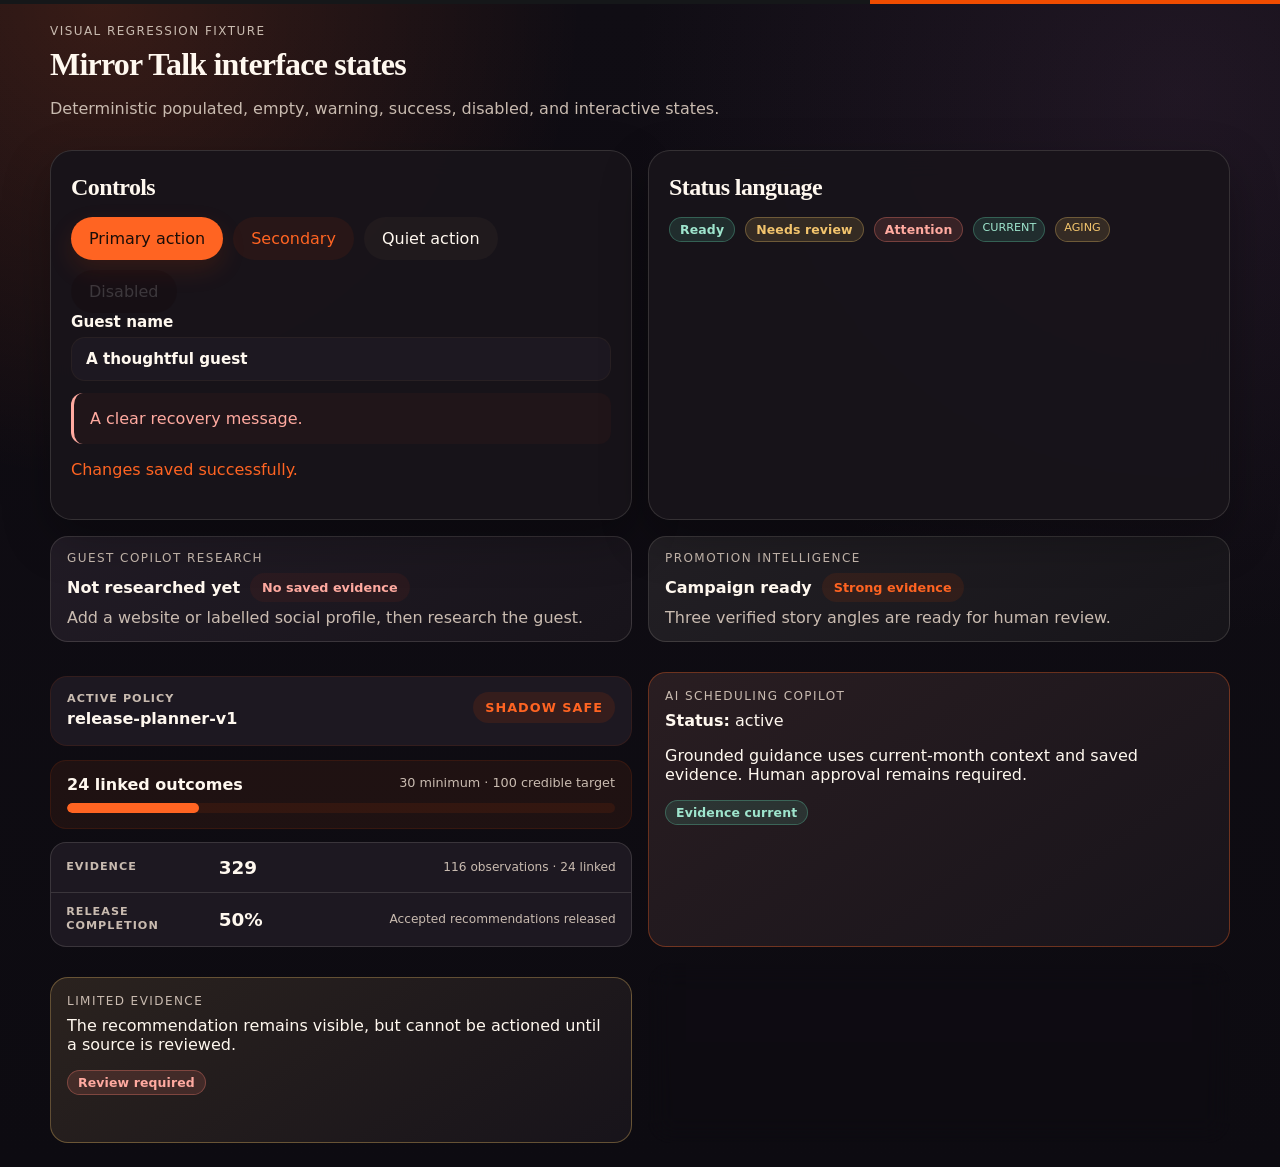
==== tests/visual_fixtures/interface_states.html @ d82dea28 "Add visual regression fixture for Mirror Talk interface states" ====
<!doctype html>
<html lang="en">
<head>
  <meta charset="utf-8">
  <meta name="viewport" content="width=device-width,initial-scale=1">
  <title>Mirror Talk interface state fixture</title>
  <link rel="stylesheet" href="../../src/guest_database_manager/static/brand-system.css">
  <link rel="stylesheet" href="../../src/guest_database_manager/static/styles.css">
  <link rel="stylesheet" href="../../src/guest_database_manager/static/operations.css">
  <link rel="stylesheet" href="../../src/guest_database_manager/static/insights.css">
  <style>
    body{padding:24px}.fixture{width:min(1180px,100%);margin:auto;display:grid;gap:20px}
    .fixture-grid{display:grid;grid-template-columns:repeat(2,minmax(0,1fr));gap:16px}
    .fixture .panel{padding:20px}.fixture h1,.fixture h2{margin:.2rem 0 1rem}
    .fixture-actions{display:flex;flex-wrap:wrap;gap:10px}.fixture input{min-height:44px}
    @media(max-width:700px){body{padding:12px}.fixture-grid{grid-template-columns:1fr}}
  </style>
</head>
<body>
<main class="fixture">
  <header><p class="eyebrow">Visual regression fixture</p><h1>Mirror Talk interface states</h1><p class="guest-summary">Deterministic populated, empty, warning, success, disabled, and interactive states.</p></header>
  <section class="fixture-grid">
    <article class="panel"><h2>Controls</h2><div class="fixture-actions"><button class="primary-button">Primary action</button><button class="secondary-button">Secondary</button><button class="ghost-button">Quiet action</button><button disabled>Disabled</button></div><label>Guest name<input value="A thoughtful guest"></label><p class="message error">A clear recovery message.</p><p class="message success">Changes saved successfully.</p></article>
    <article class="panel"><h2>Status language</h2><div class="fixture-actions"><span class="status-chip success">Ready</span><span class="status-chip pending">Needs review</span><span class="status-chip warning">Attention</span><span class="freshness current">Current</span><span class="freshness stale">Aging</span></div></article>
    <article class="guest-ai-card"><p class="eyebrow">Guest Copilot Research</p><div class="guest-ai-title-row"><strong>Not researched yet</strong><span class="guest-ai-badge warning">No saved evidence</span></div><p class="guest-ai-copy">Add a website or labelled social profile, then research the guest.</p></article>
    <article class="guest-ai-card guest-promotion-card"><p class="eyebrow">Promotion intelligence</p><div class="guest-ai-title-row"><strong>Campaign ready</strong><span class="guest-ai-badge good">Strong evidence</span></div><p class="guest-ai-copy">Three verified story angles are ready for human review.</p></article>
    <section class="learning-status-shell"><div class="learning-policy-strip"><div><span class="learning-card-label">Active policy</span><strong>release-planner-v1</strong></div><span class="status-pill accepted">Shadow safe</span></div><div class="learning-progress"><div><strong>24 linked outcomes</strong><span>30 minimum · 100 credible target</span></div><div class="learning-progress-track"><span style="width:24%"></span></div></div><div class="learning-metric-grid"><article class="learning-metric-card"><span class="learning-card-label">Evidence</span><strong>329</strong><small>116 observations · 24 linked</small></article><article class="learning-metric-card"><span class="learning-card-label">Release completion</span><strong>50%</strong><small>Accepted recommendations released</small></article></div></section>
    <article class="operations-preview ai-copilot-status success"><p class="eyebrow">AI scheduling copilot</p><p><strong>Status:</strong> active</p><p>Grounded guidance uses current-month context and saved evidence. Human approval remains required.</p><span class="status-chip success">Evidence current</span></article>
    <article class="operations-preview ai-copilot-status warning"><p class="eyebrow">Limited evidence</p><p>The recommendation remains visible, but cannot be actioned until a source is reviewed.</p><span class="status-chip warning">Review required</span></article>
    <article class="panel"><h2>Empty and loading states</h2><div class="insights-empty"><strong>Not measured yet</strong><p>Import verified analytics to populate this view.</p></div><div class="skeleton-card" aria-label="Loading example"><span></span><span></span><span></span></div></article>
  </section>
</main>
</body>
</html>
---- src/guest_database_manager/static/brand-system.css ----
:root {
  color-scheme: dark;
  --color-canvas: #0d0b11;
  --color-canvas-top: #100d14;
  --color-surface: #18141b;
  --color-surface-raised: #1d1821;
  --color-surface-interactive: #26202a;
  --color-surface-hover: #302631;
  --color-text: #fff8ef;
  --color-text-muted: #c9bbb0;
  --color-text-subtle: #aa9a90;
  --color-border: rgba(255, 244, 232, 0.13);
  --color-border-strong: rgba(255, 244, 232, 0.24);
  --color-brand: #ff6422;
  --color-brand-hover: #ff7a42;
  --color-brand-ink: #1a0d08;
  --color-brand-soft: rgba(255, 100, 34, 0.14);
  --color-gold: #e9bd65;
  --color-gold-soft: rgba(233, 189, 101, 0.14);
  --color-success: #9ee5cd;
  --color-success-soft: rgba(93, 205, 169, 0.14);
  --color-warning: #f2c46d;
  --color-warning-soft: rgba(233, 189, 101, 0.14);
  --color-danger: #ffaaa0;
  --color-danger-soft: rgba(255, 129, 114, 0.14);
  --focus-ring: 0 0 0 3px rgba(255, 122, 66, 0.48);
  --shadow-card: 0 18px 48px rgba(0, 0, 0, 0.28);
  --shadow-card-hover: 0 24px 62px rgba(0, 0, 0, 0.38);
  --radius-card: 22px;
  --radius-control: 14px;
  --font-ui: "Avenir Next", Avenir, "Segoe UI", system-ui, sans-serif;
  --font-editorial: Georgia, "Times New Roman", serif;

  /* Backwards-compatible semantic aliases; components must not define colours. */
  --bg: var(--color-canvas);
  --background: var(--color-canvas);
  --panel: rgba(24, 20, 27, 0.96);
  --panel-strong: var(--color-surface-raised);
  --panel-border: var(--color-border);
  --surface: var(--color-surface-raised);
  --surface-raised: var(--color-surface-raised);
  --surface-interactive: var(--color-surface-interactive);
  --border: var(--color-border);
  --text: var(--color-text);
  --muted: var(--color-text-muted);
  --muted-text: var(--color-text-muted);
  --accent: var(--color-brand);
  --accent-hover: var(--color-brand-hover);
  --accent-soft: var(--color-brand-soft);
  --accent-gold: var(--color-gold);
  --accent-gold-soft: var(--color-gold-soft);
  --gold: var(--color-gold);
  --gold-soft: var(--color-gold-soft);
  --danger: var(--color-danger);
  --shadow: var(--shadow-card);
  --shadow-hover: var(--shadow-card-hover);
  --radius: var(--radius-card);
}

::selection { background: var(--color-brand); color: var(--color-brand-ink); }

:where(a, button, input, select, textarea, summary, [tabindex]):focus-visible {
  outline: 0;
  box-shadow: var(--focus-ring);
}

@media (prefers-reduced-motion: reduce) {
  *, *::before, *::after {
    scroll-behavior: auto !important;
    animation-duration: 0.01ms !important;
    animation-iteration-count: 1 !important;
    transition-duration: 0.01ms !important;
  }
}
---- src/guest_database_manager/static/styles.css ----
* {
  box-sizing: border-box;
}
body {
  margin: 0;
  font-family: var(--font-ui);
  color: var(--text);
  background:
    radial-gradient(circle at 8% 0%, rgba(255, 100, 34, 0.17), transparent 30rem),
    radial-gradient(circle at 92% 8%, rgba(91, 57, 92, 0.22), transparent 34rem),
    linear-gradient(180deg, #100d14 0%, var(--bg) 100%);
  overflow-x: hidden;
}

body::before {
  content: "";
  position: absolute;
  inset: 0 0 auto;
  height: 4px;
  z-index: 1000;
  pointer-events: none;
  background: linear-gradient(90deg, #151719 0 68%, #f04c00 68%);
}

.page-loading-indicator { display: none; }
.page-loading .page-shell { visibility: hidden; }
.page-loading .page-loading-indicator {
  position: fixed;
  inset: 0;
  z-index: 1200;
  display: grid;
  place-content: center;
  color: var(--accent);
  font-weight: 800;
  background: radial-gradient(circle at 50% 35%, rgba(240, 76, 0, 0.16), transparent 18rem), var(--bg);
}

h1,
h2,
h3 {
  font-family: var(--font-editorial);
  letter-spacing: -0.025em;
  text-wrap: balance;
}

p {
  text-wrap: pretty;
}

:where(a, button, input, select, textarea, summary):focus-visible {
  outline: 3px solid rgba(185, 133, 45, 0.55);
  outline-offset: 3px;
}

.page-shell {
  width: min(1180px, calc(100vw - 32px));
  margin: 0 auto;
  padding: 32px 0 48px;
}

.hero,
.main-grid {
  display: grid;
  gap: 20px;
}

.hero {
  grid-template-columns: minmax(0, 1.45fr) minmax(280px, 1fr);
  align-items: start;
  margin-bottom: 20px;
  min-width: 0;
}

.hero-card,
.panel {
  background: var(--panel);
  border: 1px solid var(--border);
  border-radius: var(--radius);
  box-shadow: var(--shadow);
  backdrop-filter: blur(14px);
}

.hero-intro,
.hero > div:first-child {
  padding: clamp(22px, 3vw, 34px);
  background: linear-gradient(145deg, var(--color-surface-raised), var(--color-surface));
  border: 1px solid var(--border);
  border-radius: var(--radius);
  box-shadow: var(--shadow);
}

.hero-card {
  padding: 18px;
  display: grid;
  gap: 14px;
}

.hero h1 {
  margin-block: 0.35rem 0.55rem;
  font-size: clamp(2rem, 4vw, 3.5rem);
  line-height: 0.98;
}

.hero .hero-copy + .hero-copy,
.hero .premium-badges {
  margin-top: 0.5rem;
}

@media (forced-colors: active) {
  .hero-card,
  .panel,
  .operations-card,
  button,
  input,
  select,
  textarea {
    border: 1px solid CanvasText;
  }
  .preset-chip.active,
  .workspace-tab.active {
    outline: 3px solid Highlight;
  }
}

.metric-grid {
  display: grid;
  gap: 14px;
}

.stats-card {
  align-self: start;
}

.hero-actions {
  display: grid;
  grid-template-columns: repeat(auto-fit, minmax(150px, 1fr));
  gap: 10px;
}

.dashboard-link {
  display: inline-flex;
  align-items: center;
  justify-content: center;
  padding: 12px 14px;
  border: 1px solid rgba(196, 61, 0, 0.14);
  border-radius: 999px;
  background: var(--color-surface-interactive);
  color: var(--accent);
  text-decoration: none;
  font-weight: 700;
  min-height: 44px;
  text-align: center;
}

.dashboard-link:hover {
  color: #fff;
  border-color: var(--accent);
  background: var(--accent);
  transform: translateY(-1px);
}

.panel,
.hero-card,
.dashboard-link,
button {
  transition: border-color 160ms ease, background-color 160ms ease, color 160ms ease, box-shadow 160ms ease, transform 160ms ease;
}

.panel:hover {
  border-color: rgba(196, 61, 0, 0.2);
}

.primary-button,
button[type="submit"] {
  background: var(--accent);
  box-shadow: 0 10px 24px rgba(196, 61, 0, 0.16);
}

.primary-button:hover:not(:disabled),
button[type="submit"]:hover:not(:disabled) {
  background: var(--accent-hover);
  box-shadow: 0 14px 30px rgba(196, 61, 0, 0.22);
  transform: translateY(-1px);
}

input,
select,
textarea {
  border-color: rgba(67, 50, 32, 0.18);
  background: var(--surface-raised);
}

input:focus,
select:focus,
textarea:focus {
  border-color: rgba(196, 61, 0, 0.55);
  box-shadow: 0 0 0 4px rgba(196, 61, 0, 0.08);
}

.dashboard-hero {
  grid-template-columns: minmax(320px, 0.8fr) minmax(0, 1.35fr);
}

.dashboard-hero .metric-grid {
  grid-template-columns: repeat(3, minmax(0, 1fr));
  gap: 10px;
}

.dashboard-insights {
  display: grid;
  grid-template-columns: repeat(2, minmax(0, 1fr));
  gap: 10px;
}

.social-detail-list {
  display: flex;
  flex-wrap: wrap;
  gap: 8px;
}

.submission-detail-list {
  display: grid;
  gap: 4px;
}

.submission-detail-list span {
  display: block;
}

.social-chip {
  display: inline-flex;
  flex-wrap: wrap;
  align-items: center;
  gap: 4px;
  padding: 8px 10px;
  border-radius: 999px;
  background: rgba(196, 61, 0, 0.08);
  color: var(--accent);
  font-size: 0.9rem;
  line-height: 1.35;
}

.social-chip.ambiguous {
  background: rgba(188, 129, 31, 0.12);
  color: #8a5a00;
}

.hidden {
  display: none !important;
}

.metric {
  padding: 14px 16px;
  background: var(--panel-strong);
  border-radius: 18px;
}

.metric span {
  display: block;
  color: var(--muted);
  font-size: 0.9rem;
}

.metric strong {
  font-size: 2rem;
}

.insight-card {
  padding: 16px;
  border-radius: 18px;
  background: var(--color-surface-raised);
  border: 1px solid rgba(91, 70, 47, 0.1);
}

.insight-title {
  margin-bottom: 12px;
  font-size: 0.88rem;
  font-weight: 700;
  letter-spacing: 0.08em;
  text-transform: uppercase;
  color: var(--muted);
}

.insight-grid {
  display: grid;
  grid-template-columns: 1fr 1fr;
  gap: 10px;
}

.insight-stat {
  padding: 12px 14px;
  border-radius: 16px;
  background: var(--surface-raised);
}

.insight-stat span {
  display: block;
  margin-bottom: 4px;
  color: var(--muted);
  font-size: 0.82rem;
}

.insight-stat strong {
  font-size: 1.35rem;
}

.insight-stat.accepted {
  background: rgba(196, 61, 0, 0.1);
  color: var(--accent);
}

.insight-stat.rejected {
  background: rgba(143, 45, 31, 0.1);
  color: var(--danger);
}

.insight-stat.skipped {
  background: rgba(188, 129, 31, 0.12);
  color: #8a5a00;
}

.insight-stat.neutral {
  background: rgba(112, 91, 69, 0.09);
}

.composer-feedback {
  margin: 0;
  padding: 12px 14px;
  border-radius: 14px;
  font-size: 0.95rem;
  line-height: 1.5;
}

.composer-feedback.pending {
  background: rgba(196, 61, 0, 0.08);
  color: var(--accent);
}

.composer-feedback.success {
  background: rgba(196, 61, 0, 0.12);
  color: var(--accent);
}

.composer-feedback.error {
  background: rgba(143, 45, 31, 0.1);
  color: var(--danger);
}

.eyebrow {
  margin: 0 0 8px;
  text-transform: uppercase;
  letter-spacing: 0.12em;
  font-size: 0.75rem;
  color: var(--muted);
}

.brand-lockup {
  display: flex;
  align-items: center;
  gap: 14px;
  margin-bottom: 18px;
}

.brand-logo {
  width: 78px;
  height: 78px;
  object-fit: contain;
  filter: drop-shadow(0 10px 18px rgba(44, 28, 12, 0.12));
}

.brand-copy {
  display: grid;
  gap: 2px;
}

.brand-name,
.brand-subtitle {
  margin: 0;
}

.brand-name {
  font-family: Georgia, "Times New Roman", serif;
  font-size: 1.55rem;
  font-weight: 700;
  overflow-wrap: anywhere;
}

.brand-subtitle {
  text-transform: uppercase;
  letter-spacing: 0.18em;
  font-size: 0.68rem;
  color: var(--muted);
}

h1,
h2,
h3,
p {
  margin-top: 0;
}

.hero-copy {
  max-width: 58ch;
  color: var(--muted);
  line-height: 1.55;
  overflow-wrap: anywhere;
}

.helper-copy {
  color: var(--muted);
  font-size: 0.92rem;
  line-height: 1.5;
}

.premium-badges {
  display: flex;
  flex-wrap: wrap;
  gap: 10px;
  margin-top: 16px;
}

.premium-badge {
  display: inline-flex;
  align-items: center;
  padding: 8px 12px;
  border-radius: 999px;
  background: rgba(196, 61, 0, 0.08);
  color: var(--accent);
  font-size: 0.85rem;
  font-weight: 700;
}

.premium-badge.warm {
  background: rgba(188, 129, 31, 0.12);
  color: #8a5a00;
}

.main-grid {
  grid-template-columns: minmax(320px, 420px) 1fr;
  min-width: 0;
}

.panel {
  padding: 24px;
  min-width: 0;
}

.workflow-note {
  margin: 16px 0 18px;
  padding: 16px 18px;
  border-radius: 18px;
  background: linear-gradient(145deg, var(--color-brand-soft), var(--color-surface-raised));
  border: 1px solid rgba(196, 61, 0, 0.12);
}

.workflow-note strong {
  display: block;
  margin-bottom: 8px;
  color: var(--text);
}

.workflow-note p {
  margin: 0;
  color: var(--muted);
  line-height: 1.55;
}

.workflow-steps {
  margin: 10px 0 0;
  padding-left: 18px;
  color: var(--muted);
  line-height: 1.6;
}

.planning-advanced {
  margin: 4px 0 8px;
  border: 1px solid rgba(91, 70, 47, 0.08);
  border-radius: 18px;
  background: var(--surface-raised);
}

.planning-advanced summary {
  cursor: pointer;
  padding: 14px 16px;
  font-weight: 600;
  color: var(--text);
}

.smart-form-note {
  margin: -4px 0 2px;
  color: var(--muted);
  font-size: 0.9rem;
  line-height: 1.5;
}

.smart-form-details summary {
  display: flex;
  justify-content: space-between;
  gap: 12px;
}

.smart-form-details summary span {
  color: var(--muted);
  font-size: 0.78rem;
  font-weight: 500;
  text-transform: uppercase;
  letter-spacing: 0.06em;
}

.planning-advanced-grid {
  padding: 0 16px 16px;
  display: grid;
  grid-template-columns: repeat(2, minmax(0, 1fr));
  gap: 14px;
}

.compact-heading {
  margin-bottom: 12px;
}

.form-panel {
  position: sticky;
  top: 20px;
  align-self: start;
  max-height: calc(100vh - 40px);
  overflow-y: auto;
}

.section-heading-inline {
  display: flex;
  justify-content: space-between;
  align-items: center;
  gap: 16px;
  flex-wrap: wrap;
}

.workspace-tabs {
  display: flex;
  flex-wrap: wrap;
  gap: 10px;
  margin: 0 0 18px;
}

.workspace-tab {
  border: 1px solid rgba(196, 61, 0, 0.12);
  border-radius: 999px;
  padding: 12px 16px;
  background: var(--color-surface-raised);
  color: var(--accent);
  font-weight: 700;
  font-size: 0.95rem;
  box-shadow: var(--shadow);
}

.workspace-tab.active {
  background: var(--accent);
  color: #fff;
}

.workspace-panel {
  display: none;
}

.workspace-panel.active {
  display: block;
}

.list-toolbar {
  display: flex;
  align-items: end;
  gap: 12px;
  flex-wrap: wrap;
  min-width: min(100%, 420px);
  justify-content: flex-end;
}

.saved-view-controls {
  display: flex;
  flex-wrap: wrap;
  align-items: end;
  gap: 0.65rem;
  margin: 0.75rem 0;
}

.activity-timeline {
  display: grid;
  gap: 0.75rem;
  margin: 0;
  padding-left: 1.25rem;
}

.activity-timeline li span {
  display: block;
  color: var(--muted);
  font-size: 0.82rem;
}

.view-presets {
  display: flex;
  flex-wrap: wrap;
  gap: 10px;
  margin: 0 0 14px;
}

.preset-chip {
  border: 1px solid rgba(196, 61, 0, 0.12);
  border-radius: 999px;
  padding: 10px 14px;
  background: rgba(196, 61, 0, 0.06);
  color: var(--accent);
  font-weight: 700;
  font-size: 0.9rem;
}

.preset-chip.active {
  background: var(--accent);
  color: #fff;
}

.preset-chip.warning-chip {
  background: rgba(143, 45, 31, 0.1);
  color: var(--danger);
  border-color: rgba(143, 45, 31, 0.16);
}

.preset-chip.warning-chip.active {
  background: var(--danger);
  color: #fff;
}

.filter-field {
  min-width: 180px;
}

.search-field {
  flex: 1 1 240px;
}

.filter-field span {
  display: block;
  margin-bottom: 6px;
}

.import-form {
  display: grid;
  grid-template-columns: 1fr;
  gap: 14px;
  margin-bottom: 14px;
}

.guest-form {
  display: grid;
  grid-template-columns: 1fr 1fr;
  gap: 14px;
}

.pitch-controls,
.pitch-editor {
  display: grid;
  gap: 0.75rem;
}

.pitch-controls {
  grid-template-columns: repeat(auto-fit, minmax(210px, 1fr));
  align-items: end;
  margin: 1rem 0;
}

.pitch-variant-grid {
  display: grid;
  grid-template-columns: repeat(auto-fit, minmax(min(100%, 280px), 1fr));
  gap: 1rem;
  align-items: start;
}

.pitch-variant,
.final-pitch-preview {
  border: 1px solid var(--border-color, #d8dee8);
  border-radius: 14px;
  padding: 1rem;
  min-width: 0;
}

.pitch-variant.is-selected,
.final-pitch-preview {
  border-color: var(--accent-color, #7257d9);
  background: color-mix(in srgb, var(--accent-color, #7257d9) 6%, white);
}

.pitch-editor textarea,
.final-pitch-preview pre {
  min-height: 18rem;
  white-space: pre-wrap;
  overflow-wrap: anywhere;
}

.final-pitch-preview {
  margin-top: 1rem;
}

.final-pitch-preview dl {
  display: grid;
  grid-template-columns: max-content 1fr;
  gap: 0.4rem 1rem;
}

.pitch-performance-grid {
  display: grid;
  grid-template-columns: repeat(auto-fit, minmax(220px, 1fr));
  gap: 0.75rem;
}

.pitch-performance-grid article {
  display: grid;
  gap: 0.35rem;
  padding: 0.75rem;
  border: 1px solid var(--border-color, #d8dee8);
  border-radius: 10px;
}

.source-coverage {
  display: flex;
  flex-wrap: wrap;
  gap: 0.4rem;
  margin: 0.75rem 0;
}

.source-status {
  border-radius: 999px;
  background: #eef1f5;
  padding: 0.25rem 0.6rem;
  font-size: 0.8rem;
}

.source-status.completed { background: #dff3e8; color: #175b3b; }
.source-status.failed { background: var(--color-danger-soft); color: var(--color-danger); }
.source-status.empty,
.source-status.skipped { background: rgba(255,255,255,.08); color: var(--color-text-muted); }

.partner-queue-heading,
.partner-card-header,
.partner-actions {
  display: flex;
  align-items: start;
  justify-content: space-between;
  gap: 1rem;
  flex-wrap: wrap;
}

.partner-page {
  display: grid;
  gap: 20px;
}

.partner-page .panel,
.partner-page .hero {
  margin: 0;
}

.partner-page-nav {
  display: grid;
  gap: 0.65rem;
  align-content: start;
}

.partner-page-nav a {
  min-height: 46px;
  display: flex;
  align-items: center;
  justify-content: center;
  text-align: center;
}

.section-heading {
  display: flex;
  justify-content: space-between;
  align-items: start;
  gap: 1rem;
  flex-wrap: wrap;
}

.section-heading > p {
  max-width: 46rem;
}

.approval-note {
  max-width: 30rem;
  margin: 0;
  padding: 0.7rem 0.9rem;
  border-radius: 12px;
  background: var(--accent-soft);
  color: var(--accent);
}

.partner-stage-filters {
  display: grid;
  grid-template-columns: repeat(5, minmax(0, 1fr));
  gap: 0.65rem;
  margin-top: 1rem;
}

.partner-stage-filter {
  min-height: 116px;
  display: grid;
  grid-template-columns: 1fr auto;
  grid-template-rows: auto 1fr;
  gap: 0.35rem 0.65rem;
  padding: 0.85rem;
  text-align: left;
  color: var(--text);
  background: var(--surface-raised);
  border: 1px solid var(--border);
  border-radius: 14px;
}

.partner-stage-filter strong {
  font-size: 1.45rem;
  color: var(--accent);
}

.partner-stage-filter small {
  grid-column: 1 / -1;
  color: var(--muted);
}

.partner-stage-filter:hover,
.partner-stage-filter.is-active {
  border-color: var(--accent);
  background: var(--accent-soft);
}

.partner-stage-filter.is-active {
  box-shadow: inset 0 0 0 1px var(--accent);
}

.partner-queue-tools {
  display: grid;
  grid-template-columns: minmax(260px, 1fr) auto;
  gap: 0.75rem;
  flex: 1 1 520px;
  align-items: end;
}

.partner-list { display: grid; gap: 0.85rem; }
.partner-card { margin: 0; border-left: 4px solid var(--accent-soft); }
.partner-card[hidden] { display: none; }
.partner-stage { border-radius: 999px; background: #eef1f5; padding: 0.35rem 0.7rem; font-size: 0.82rem; font-weight: 700; }
.partner-summary { max-width: 72ch; }
.partner-facts { display: grid; grid-template-columns: repeat(3, minmax(0, 1fr)); gap: 0.55rem; margin: 0.8rem 0; }
.partner-facts > div { padding: 0.6rem 0.7rem; border-radius: 10px; background: rgba(196, 61, 0, 0.05); }
.partner-facts dt { color: var(--muted); font-size: 0.78rem; font-weight: 700; text-transform: uppercase; letter-spacing: 0.04em; }
.partner-facts dd { margin: 0.2rem 0 0; font-weight: 700; }
.partner-workflow { margin-top: 1rem; border-top: 1px solid var(--border-color, #d8dee8); padding-top: 0.35rem; }
.partner-workflow > summary { cursor: pointer; min-height: 54px; display: flex; align-items: center; }
.partner-workflow > summary > span,
.partner-tool > summary > span { display: grid; gap: 0.15rem; }
.partner-workflow > summary small,
.partner-tool > summary small { color: var(--muted); font-weight: 500; }
.partner-workflow-body { padding-top: 0.5rem; }
.partner-actions { justify-content: flex-start; margin: 0.75rem 0; }
.partner-recipient { padding: 0.65rem 0.8rem; border-left: 4px solid var(--accent-color, #7257d9); background: var(--color-surface-raised); }
.recipient-candidates { display: grid; gap: 0.65rem; margin: 0.75rem 0 1rem; }
.recipient-candidate { display: flex; align-items: center; justify-content: space-between; gap: 1rem; padding: 0.75rem; border: 1px solid var(--border-color, #d8dee8); border-radius: 10px; }
.recipient-candidate > div { display: grid; gap: 0.2rem; min-width: 0; }
.recipient-candidate span { overflow-wrap: anywhere; }
.partner-secondary-tools { margin-top: 1rem; padding-top: 0.5rem; border-top: 1px dashed var(--border); }
.partner-secondary-tools > summary { cursor: pointer; color: var(--muted); font-weight: 700; min-height: 44px; display: flex; align-items: center; }
.partner-tool-grid { display: grid; gap: 0.75rem; margin-top: 1rem; }
.partner-tool { border: 1px solid var(--border); border-radius: 14px; background: var(--color-surface-raised); }
.partner-tool > summary { cursor: pointer; min-height: 66px; display: flex; align-items: center; padding: 0.8rem 1rem; }
.partner-tool[open] > summary { border-bottom: 1px solid var(--border); }
.partner-tool-body { padding: 1rem; }
.suggestion-grid { display: grid; grid-template-columns: repeat(auto-fit, minmax(min(100%, 260px), 1fr)); gap: 0.75rem; }
.muted-copy { color: var(--muted-text, #665f58); }

@media (max-width: 900px) {
  .partner-stage-filters { grid-template-columns: repeat(2, minmax(0, 1fr)); }
  .partner-stage-filter:first-child { grid-column: 1 / -1; min-height: 84px; }
}

@media (max-width: 640px) {
  .partner-stage-filters,
  .partner-queue-tools { grid-template-columns: 1fr; }
  .partner-stage-filter:first-child { grid-column: auto; }
  .partner-stage-filter { min-height: 88px; }
  .partner-facts { grid-template-columns: 1fr; }
  .partner-actions > button { width: 100%; }
  .recipient-candidate { align-items: stretch; flex-direction: column; }
  .recipient-candidate > button { width: 100%; }
}

label {
  display: grid;
  gap: 6px;
  font-weight: 600;
  font-size: 0.95rem;
}

input,
select,
textarea,
button {
  font: inherit;
}

input,
select,
textarea {
  width: 100%;
  padding: 12px 14px;
  border-radius: 14px;
  border: 1px solid rgba(91, 70, 47, 0.18);
  background: var(--surface-raised);
  color: var(--text);
}

input[type="checkbox"],
input[type="radio"] {
  width: auto;
  padding: 0;
  border: 0;
  background: transparent;
  border-radius: 0;
  accent-color: var(--accent);
}

textarea {
  resize: vertical;
  min-height: 96px;
}

.full-width {
  grid-column: 1 / -1;
}

.form-actions,
.guest-actions {
  display: flex;
  flex-wrap: wrap;
  gap: 10px;
}

.guest-actions {
  display: grid;
  gap: 14px;
}

.guest-action-group {
  display: grid;
  gap: 7px;
  padding-bottom: 12px;
  border-bottom: 1px solid var(--border);
}

.guest-action-group:last-child {
  padding-bottom: 0;
  border-bottom: 0;
}

.guest-action-group > span {
  color: var(--muted);
  font-size: 0.72rem;
  font-weight: 800;
  letter-spacing: 0.06em;
  text-transform: uppercase;
}

.guest-action-group > div {
  display: flex;
  flex-wrap: wrap;
  gap: 8px;
}

.guest-action-group-danger {
  padding: 12px;
  border: 1px solid rgba(143, 45, 31, 0.18);
  border-radius: 14px;
  background: rgba(143, 45, 31, 0.04);
}

.list-footer {
  display: flex;
  justify-content: center;
  margin-top: 18px;
}

.import-form .form-actions {
  align-self: start;
}

.import-form input[type="file"] {
  padding: 10px 12px;
  max-width: 100%;
  overflow: hidden;
}

button {
  border: 0;
  border-radius: 999px;
  padding: 12px 18px;
  cursor: pointer;
  transition: transform 140ms ease, opacity 140ms ease;
}

button:hover {
  transform: translateY(-1px);
}

button:disabled {
  cursor: not-allowed;
  opacity: 0.55;
  transform: none;
}

.primary-button {
  background: var(--accent);
  color: var(--color-brand-ink);
}

.secondary-button {
  background: rgba(196, 61, 0, 0.09);
  color: var(--accent);
}

.ghost-button {
  background: rgba(112, 91, 69, 0.1);
  color: var(--text);
}

.danger-button {
  background: rgba(143, 45, 31, 0.12);
  color: var(--danger);
}

.small-button {
  padding: 8px 12px;
  font-size: 0.85rem;
}

.guest-list {
  display: grid;
  gap: 14px;
}

.guest-card {
  padding: 18px;
  border: 1px solid var(--border);
  border-radius: 20px;
  background: var(--panel-strong);
  min-width: 0;
}

.guest-card-details {
  margin-top: 14px;
  border-top: 1px solid var(--border);
}

.guest-card-details > summary {
  min-height: 44px;
  padding: 12px 2px 4px;
  color: var(--accent);
  font-weight: 800;
  cursor: pointer;
}

.guest-card-details-body {
  padding-top: 4px;
}

.guest-card-section-label {
  margin: 12px 0 8px;
  color: var(--muted);
  font-size: 0.72rem;
  font-weight: 800;
  letter-spacing: 0.08em;
  text-transform: uppercase;
}

.guest-card-head {
  display: flex;
  justify-content: space-between;
  gap: 12px;
}

.guest-meta,
.guest-summary,
.guest-details,
.message {
  color: var(--muted);
  overflow-wrap: anywhere;
}

.guest-summary {
  margin: 12px 0;
}

.guest-ai-summary {
  margin-top: 12px;
}

.guest-promotion-summary {
  margin-top: 12px;
}

.guest-copilot-summary {
  margin-top: 12px;
}

.guest-planning-summary {
  margin-top: 12px;
}

.guest-ai-card {
  padding: 14px 16px;
  border-radius: 18px;
  border: 1px solid var(--border);
  background: linear-gradient(145deg, rgba(34, 28, 38, 0.98), rgba(24, 20, 27, 0.98));
  color: var(--text);
}

.guest-promotion-card {
  background: linear-gradient(145deg, rgba(35, 32, 37, 0.98), rgba(23, 21, 26, 0.98));
}

.guest-planning-card {
  background: linear-gradient(145deg, rgba(32, 29, 39, 0.98), rgba(22, 20, 28, 0.98));
}

.guest-planning-meta {
  display: grid;
  gap: 6px;
  margin-top: 10px;
  color: var(--muted);
}

.guest-planning-links {
  display: flex;
  flex-wrap: wrap;
  gap: 10px;
  margin-top: 12px;
}

.guest-ai-head {
  display: flex;
  justify-content: space-between;
  gap: 16px;
  align-items: flex-start;
}

.guest-ai-title-row {
  display: flex;
  flex-wrap: wrap;
  align-items: center;
  gap: 10px;
  margin-bottom: 6px;
}

.guest-ai-score {
  font-size: 1.05rem;
  color: var(--text);
}

.guest-ai-badge {
  display: inline-flex;
  align-items: center;
  padding: 7px 12px;
  border-radius: 999px;
  font-size: 0.8rem;
  font-weight: 700;
  background: rgba(112, 91, 69, 0.12);
  color: var(--text);
}

.guest-ai-badge.good {
  background: rgba(196, 61, 0, 0.12);
  color: var(--accent);
}

.guest-ai-badge.warning {
  background: rgba(143, 45, 31, 0.12);
  color: var(--danger);
}

.guest-ai-copy,
.guest-ai-confidence {
  margin: 0;
  color: var(--muted);
}

.advisory-copy {
  max-width: 56ch;
  color: var(--muted);
}

.guest-ai-match-row {
  margin-top: 12px;
}

.guest-ai-match-row strong {
  display: block;
  margin-bottom: 8px;
  color: var(--text);
}

.guest-ai-grid {
  display: grid;
  grid-template-columns: repeat(auto-fit, minmax(220px, 1fr));
  gap: 12px;
  margin-top: 12px;
}

.guest-ai-block {
  padding: 12px 14px;
  border-radius: 16px;
  background: var(--surface-raised);
}

.guest-ai-block.caution {
  background: rgba(143, 45, 31, 0.05);
}

.guest-ai-block strong {
  display: block;
  margin-bottom: 8px;
  color: var(--text);
}

.guest-ai-block ul {
  margin: 0;
  padding-left: 18px;
  color: var(--muted);
}

.pillar-assessment {
  margin-top: 12px;
}

.pillar-score-list,
.pillar-evidence-list {
  display: grid;
  gap: 8px;
  list-style: none;
  padding: 0;
}

.pillar-score-row {
  display: grid;
  grid-template-columns: 74px minmax(100px, 1fr) 42px;
  gap: 10px;
  align-items: center;
}

.pillar-score-row progress {
  width: 100%;
  accent-color: var(--accent);
}

.pillar-score-row strong {
  margin: 0;
  text-align: right;
}

.pillar-evidence-list li {
  padding: 10px 12px;
  border-left: 3px solid rgba(196, 61, 0, 0.25);
  background: var(--color-surface-raised);
}

.pillar-evidence-list small,
.pillar-evidence-list a {
  display: block;
  margin-top: 5px;
}

.pillar-evidence-list strong {
  display: inline;
  margin: 0;
}

.pillar-assessment h5 {
  margin: 14px 0 8px;
}

.results-meta {
  margin: 0 0 14px;
  color: var(--muted);
  font-size: 0.92rem;
}

.context-links,
.signal-list {
  display: flex;
  flex-wrap: wrap;
  gap: 8px;
  margin-top: 12px;
}

.context-link,
.signal-chip {
  display: inline-flex;
  align-items: center;
  gap: 6px;
  padding: 8px 12px;
  border-radius: 999px;
  font-size: 0.84rem;
  font-weight: 700;
  text-decoration: none;
}

.context-link {
  background: rgba(196, 61, 0, 0.08);
  color: var(--accent);
}

.signal-chip {
  background: rgba(112, 91, 69, 0.08);
  color: var(--muted);
}

.signal-chip.warning {
  background: rgba(143, 45, 31, 0.1);
  color: var(--danger);
}

.signal-chip.good {
  background: rgba(196, 61, 0, 0.12);
  color: var(--accent);
}

.guest-details {
  display: grid;
  gap: 6px;
  margin-bottom: 12px;
  font-size: 0.92rem;
}

.inline-link {
  color: var(--accent);
  text-decoration: underline;
  text-underline-offset: 2px;
}

.status-pill {
  align-self: start;
  padding: 8px 12px;
  border-radius: 999px;
  background: rgba(112, 91, 69, 0.12);
  color: var(--text);
  font-size: 0.8rem;
  font-weight: 700;
  text-transform: uppercase;
  letter-spacing: 0.08em;
}

.status-pill.accepted {
  background: rgba(196, 61, 0, 0.14);
  color: var(--accent);
}

.status-pill.rejected {
  background: rgba(143, 45, 31, 0.12);
  color: var(--danger);
}

.status-pill.skipped {
  background: rgba(188, 129, 31, 0.16);
  color: #8a5a00;
}

.message {
  min-height: 1.4rem;
  margin-top: 12px;
  padding: 0;
}

.message.error {
  color: var(--danger);
}

.message.success {
  color: var(--accent);
}

.message.pending {
  color: var(--muted);
}

.email-composer {
  margin-top: 14px;
  padding: 18px;
  border-radius: 18px;
  background: var(--color-surface-raised);
  border: 1px solid rgba(91, 70, 47, 0.12);
}

.inline-editor {
  margin-top: 14px;
  padding: 18px;
  border-radius: 18px;
  background: var(--color-surface-raised);
  border: 1px solid rgba(91, 70, 47, 0.12);
}

.inline-editor-form {
  display: grid;
  grid-template-columns: 1fr 1fr;
  gap: 12px;
}

.inline-editor-form .full-width {
  grid-column: 1 / -1;
}

.inline-editor-title {
  margin-bottom: 12px;
  font-weight: 700;
  color: var(--heading, var(--text));
}

.inline-editor-actions {
  display: flex;
  flex-wrap: wrap;
  gap: 10px;
}

.composer-header {
  display: flex;
  justify-content: space-between;
  gap: 16px;
  align-items: start;
  margin-bottom: 14px;
}

.composer-eyebrow {
  margin: 0 0 4px;
  font-size: 0.72rem;
  letter-spacing: 0.12em;
  text-transform: uppercase;
  color: var(--muted);
}

.composer-meta {
  color: var(--muted);
  text-align: right;
  overflow-wrap: anywhere;
}

.composer-field {
  margin-bottom: 12px;
}

.composer-field textarea {
  min-height: 240px;
}

.composer-actions {
  display: flex;
  gap: 10px;
  flex-wrap: wrap;
}

.card-action-feedback {
  margin-top: 12px;
}

@media (max-width: 1050px) {
  .hero {
    grid-template-columns: 1fr;
  }

  .hero .metric-grid {
    grid-template-columns: repeat(3, minmax(0, 1fr));
  }

  .hero-intro {
    padding-block: 20px;
  }
}

@media (max-width: 900px) {
  .main-grid {
    grid-template-columns: 1fr;
  }

  .planning-advanced-grid {
    grid-template-columns: 1fr;
  }

  .page-shell {
    width: min(100vw - 20px, 1180px);
    padding: 20px 0 36px;
  }

  .hero-intro,
  .hero > div:first-child,
  .hero-card,
  .panel {
    padding: 20px;
  }

  .brand-logo {
    width: 64px;
    height: 64px;
  }

  .brand-name {
    font-size: 1.35rem;
  }

  .dashboard-insights {
    grid-template-columns: 1fr 1fr;
  }

  h1,
  h2,
  h3,
  .metric strong,
  .insight-stat strong {
    overflow-wrap: anywhere;
  }

  .guest-form {
    grid-template-columns: 1fr;
  }

  .import-form {
    grid-template-columns: 1fr;
  }

  .list-toolbar {
    align-items: stretch;
    min-width: 0;
    justify-content: stretch;
  }

  .filter-field,
  .search-field {
    width: 100%;
    min-width: 0;
  }

  .list-toolbar button {
    width: 100%;
  }

  .guest-actions button,
  .composer-actions button,
  .inline-editor-actions button {
    width: 100%;
    min-height: 44px;
  }

  .context-link {
    min-height: 44px;
  }

  .composer-header {
    flex-direction: column;
  }

  .composer-meta {
    text-align: left;
  }

  .guest-card-head {
    flex-direction: column;
  }

  .guest-ai-head {
    flex-direction: column;
  }

  .form-panel {
    position: static;
    max-height: none;
    overflow: visible;
  }

  .inline-editor-form {
    grid-template-columns: 1fr;
  }
}

@media (max-width: 640px) {
  .hero .metric-grid {
    grid-template-columns: repeat(2, minmax(0, 1fr));
  }

  .dashboard-insights,
  .dashboard-hero .hero-actions {
    grid-template-columns: 1fr;
  }

  .hero-intro,
  .hero > div:first-child,
  .hero-card {
    padding: 16px;
  }
}

/* ==================== AI Features Styles ==================== */

.ai-button {
  background: linear-gradient(135deg, #6366f1 0%, #8b5cf6 100%);
  color: white !important;
  border: none;
  font-weight: 600;
  position: relative;
  overflow: hidden;
  transition: transform 0.2s ease, box-shadow 0.2s ease;
}

.ai-button:hover {
  transform: translateY(-1px);
  box-shadow: 0 4px 12px rgba(99, 102, 241, 0.3);
}

.ai-button:active {
  transform: translateY(0);
}

.status-badge {
  display: inline-flex;
  align-items: center;
  gap: 6px;
  padding: 6px 12px;
  border-radius: 999px;
  font-size: 0.85rem;
  font-weight: 600;
}

.status-badge.success {
  background: rgba(196, 61, 0, 0.14);
  color: var(--accent);
}

.status-badge.warning {
  background: rgba(188, 129, 31, 0.16);
  color: #8a5a00;
}

.status-badge.error {
  background: rgba(143, 45, 31, 0.12);
  color: var(--danger);
}

.status-badge.checking {
  background: rgba(112, 91, 69, 0.12);
  color: var(--muted);
  animation: pulse 1.5s ease-in-out infinite;
}

@keyframes pulse {
  0%, 100% { opacity: 1; }
  50% { opacity: 0.6; }
}

/* Modal Styles */
.modal {
  position: fixed;
  top: 0;
  left: 0;
  width: 100vw;
  height: 100vh;
  z-index: 9999;
  display: flex;
  align-items: center;
  justify-content: center;
  padding: 20px;
}

.modal.hidden {
  display: none;
}

.modal-backdrop {
  position: absolute;
  top: 0;
  left: 0;
  width: 100%;
  height: 100%;
  background: rgba(45, 36, 26, 0.7);
  backdrop-filter: blur(4px);
}

.modal-content {
  position: relative;
  background: var(--panel-strong);
  border: 1px solid var(--border);
  border-radius: var(--radius);
  box-shadow: 0 20px 80px rgba(45, 36, 26, 0.4);
  max-width: 700px;
  width: 100%;
  max-height: 85vh;
  display: flex;
  flex-direction: column;
}

.modal-header {
  display: flex;
  justify-content: space-between;
  align-items: center;
  padding: 24px 28px;
  border-bottom: 1px solid var(--border);
}

.modal-header h2 {
  margin: 0;
  font-size: 1.4rem;
}

.modal-body {
  flex: 1;
  overflow-y: auto;
  padding: 24px 28px;
}

.modal-footer {
  display: flex;
  justify-content: flex-end;
  gap: 12px;
  padding: 20px 28px;
  border-top: 1px solid var(--border);
}

.action-queue-shell {
  margin: 18px 0;
  padding: 18px;
  border: 1px solid color-mix(in srgb, var(--accent) 18%, var(--border));
  border-radius: 22px;
  background: color-mix(in srgb, var(--panel-strong) 96%, var(--accent) 4%);
  box-shadow: 0 14px 36px rgba(45, 36, 26, 0.08);
}

.action-queue-heading,
.action-queue-controls,
.action-queue-item,
.action-queue-item-heading,
.action-queue-counts {
  display: flex;
  align-items: center;
}

.action-queue-heading,
.action-queue-controls,
.action-queue-item {
  justify-content: space-between;
  gap: 1rem;
}

.action-queue-heading h2,
.action-queue-heading p,
.action-queue-item h3,
.action-queue-item p {
  margin: 0;
}

.action-queue-heading > div:first-child {
  display: grid;
  gap: 0.25rem;
}

.action-queue-heading > div:first-child > p:last-child,
.action-queue-meta {
  color: var(--muted);
  font-size: 0.88rem;
}

.action-queue-counts {
  flex-wrap: wrap;
  gap: 0.55rem;
}

.action-queue-counts span {
  padding: 0.45rem 0.7rem;
  border-radius: 999px;
  background: rgba(196, 61, 0, 0.08);
  color: var(--accent);
  font-size: 0.82rem;
}

.action-queue-counts .urgent {
  background: rgba(153, 62, 51, 0.1);
  color: #873b32;
}

.action-queue-controls {
  margin: 1rem 0 0.75rem;
}

.action-owner-filter {
  min-width: 190px;
}

.action-queue-list {
  display: grid;
  gap: 0.55rem;
}

.action-queue-item {
  min-width: 0;
  padding: 0.8rem 0.9rem;
  border: 1px solid var(--border);
  border-left: 4px solid rgba(196, 61, 0, 0.34);
  border-radius: 14px;
  background: var(--panel-strong);
}

.action-queue-item.urgent {
  border-left-color: #a3473c;
}

.action-queue-item.high {
  border-left-color: #b57b17;
}

.action-queue-item-copy {
  min-width: 0;
}

.action-queue-item-heading {
  flex-wrap: wrap;
  gap: 0.4rem;
  margin-bottom: 0.3rem;
}

.action-domain,
.action-priority,
.action-owner {
  padding: 0.2rem 0.45rem;
  border-radius: 999px;
  background: rgba(112, 91, 69, 0.09);
  color: var(--muted);
  font-size: 0.7rem;
  font-weight: 800;
  letter-spacing: 0.04em;
  text-transform: uppercase;
}

.action-domain.guest { background: rgba(100, 79, 153, 0.1); color: #574283; }
.action-domain.interview { background: rgba(34, 113, 154, 0.1); color: #276c90; }
.action-domain.episode { background: rgba(196, 61, 0, 0.1); color: var(--accent); }

.action-queue-item h3 {
  font-size: 1rem;
}

.action-queue-item p {
  margin-top: 0.2rem;
  color: var(--muted);
  font-size: 0.84rem;
}

.action-queue-link {
  display: inline-flex;
  align-items: center;
  justify-content: center;
  flex: 0 0 auto;
  min-width: 140px;
  min-height: 44px;
  padding: 0.55rem 0.8rem;
  border-radius: 999px;
  background: rgba(196, 61, 0, 0.07);
  text-align: center;
  text-decoration: none;
}

.action-queue-meta {
  margin: 0.7rem 0 0;
}

.action-queue-empty {
  margin: 0;
  padding: 0.9rem;
  border-radius: 12px;
  background: rgba(196, 61, 0, 0.06);
  color: var(--muted);
}

.guest-production-flow { margin: 12px 0; padding: 14px; border: 1px solid var(--border); border-radius: 14px; background: var(--color-surface-raised); }
.guest-production-flow > div { display:flex; justify-content:space-between; gap:10px; font-size:.86rem; color:var(--muted); }
.guest-production-flow > div strong { color:var(--text); }.guest-production-flow ol { display:flex; width:100%; min-width:0; max-width:100%; overflow-x:auto; overscroll-behavior-inline:contain; list-style:none; margin:12px 0 0; padding:0 0 4px; scrollbar-width:thin; }
.guest-production-flow li { display:flex; align-items:center; color:var(--muted); font-size:.76rem; white-space:nowrap; }.guest-production-flow li:not(:last-child)::after { content:""; width:18px; height:2px; background:var(--border); margin:0 6px; }.guest-production-flow li span { width:10px; height:10px; border:2px solid var(--border); border-radius:50%; margin-right:5px; }.guest-production-flow li.complete { color:var(--accent); font-weight:700; }.guest-production-flow li.complete span,.guest-production-flow li.complete:not(:last-child)::after { background:var(--accent); border-color:var(--accent); }

/* AI Modal Content Styles */
.ai-email-draft {
  display: grid;
  gap: 16px;
}

.email-field {
  display: grid;
  gap: 8px;
}

.email-field label {
  font-weight: 600;
  color: var(--text);
}

.email-field input,
.email-field textarea {
  width: 100%;
  padding: 12px;
  border: 1px solid var(--border);
  border-radius: 12px;
  background: var(--color-surface-interactive);
  font-family: inherit;
  font-size: 0.95rem;
  resize: vertical;
}

.email-subject-input {
  font-weight: 600;
}

.email-body-input {
  font-family: 'SF Mono', Monaco, 'Cascadia Code', 'Courier New', monospace;
  line-height: 1.6;
}

.ai-questions {
  display: grid;
  gap: 16px;
}

.questions-list {
  margin: 0;
  padding-left: 0;
  list-style: none;
  display: grid;
  gap: 12px;
}

.questions-list li {
  padding: 12px 16px;
  background: var(--color-surface-interactive);
  border-radius: 12px;
  border-left: 3px solid var(--accent);
}

.questions-list strong {
  color: var(--accent);
  margin-right: 8px;
}

.ai-analysis {
  display: grid;
  gap: 20px;
}

.analysis-metric {
  display: flex;
  align-items: center;
  justify-content: space-between;
  padding: 20px;
  background: linear-gradient(135deg, rgba(99, 102, 241, 0.08), rgba(139, 92, 246, 0.08));
  border-radius: 16px;
  border: 2px solid rgba(99, 102, 241, 0.2);
}

.analysis-metric strong {
  font-size: 1.1rem;
  color: var(--text);
}

.score-large {
  font-size: 2.2rem;
  font-weight: 800;
  background: linear-gradient(135deg, #6366f1, #8b5cf6);
  -webkit-background-clip: text;
  -webkit-text-fill-color: transparent;
  background-clip: text;
}

.analysis-section {
  padding: 16px;
  background: var(--color-surface-raised);
  border-radius: 12px;
}

.analysis-section.caution {
  background: rgba(143, 45, 31, 0.05);
  border-left: 3px solid var(--danger);
}

.analysis-section strong {
  display: block;
  margin-bottom: 10px;
  font-size: 1.05rem;
  color: var(--text);
}

.analysis-section ul {
  margin: 0;
  padding-left: 20px;
  display: grid;
  gap: 8px;
}

.analysis-section li {
  color: var(--muted);
  line-height: 1.6;
}

.ai-note {
  padding: 12px 16px;
  background: rgba(99, 102, 241, 0.06);
  border-radius: 12px;
  border-left: 3px solid rgba(99, 102, 241, 0.3);
  color: var(--muted);
  font-size: 0.9rem;
  margin: 0;
}

.loading {
  text-align: center;
  color: var(--muted);
  font-style: italic;
  padding: 20px;
  animation: pulse 1.5s ease-in-out infinite;
}

.error {
  color: var(--danger);
  padding: 16px;
  background: rgba(143, 45, 31, 0.08);
  border-radius: 12px;
  border-left: 3px solid var(--danger);
}

@media (max-width: 768px) {
  .modal {
    padding: 12px;
  }

  .modal-content {
    max-height: 90vh;
  }

  .modal-header,
  .modal-body,
  .modal-footer {
    padding: 16px 20px;
  }

  .modal-header h2 {
    font-size: 1.2rem;
  }

  .analysis-metric {
    flex-direction: column;
    gap: 12px;
    text-align: center;
  }
}

/* ==================== Performance & UX Enhancements ==================== */

/* Loading States */
button.loading {
  position: relative;
  color: transparent !important;
  pointer-events: none;
}

button.loading::after {
  content: '';
  position: absolute;
  left: 50%;
  top: 50%;
  width: 16px;
  height: 16px;
  margin: -8px 0 0 -8px;
  border: 2px solid rgba(255, 248, 239, 0.94);
  border-top-color: transparent;
  border-radius: 50%;
  animation: spin 0.6s linear infinite;
  color: #fff8ef;
  opacity: 0.7;
}

@keyframes spin {
  to { transform: rotate(360deg); }
}

/* Smooth transitions for interactive elements */
.guest-card,
.panel,
.hero-card {
  transition: transform 0.2s ease, box-shadow 0.2s ease;
}

.guest-card:hover {
  transform: translateY(-2px);
  box-shadow: 0 24px 72px rgba(61, 40, 18, 0.15);
}

/* Better focus states for accessibility */
input:focus,
textarea:focus,
select:focus,
button:focus {
  outline: 2px solid var(--accent);
  outline-offset: 2px;
}

input:focus-visible,
textarea:focus-visible,
select:focus-visible,
button:focus-visible {
  outline: 2px solid var(--accent);
  outline-offset: 2px;
}

/* Keyboard shortcut help styles */
.shortcuts-help ul {
  list-style: none;
  padding: 0;
  margin: 0;
  display: grid;
  gap: 12px;
}

.shortcuts-help li {
  display: flex;
  align-items: center;
  gap: 12px;
  padding: 10px 14px;
  background: var(--color-surface-interactive);
  border-radius: 10px;
}

.shortcuts-help kbd {
  display: inline-block;
  padding: 4px 10px;
  font-family: 'SF Mono', Monaco, 'Cascadia Code', monospace;
  font-size: 0.85rem;
  font-weight: 600;
  color: var(--text);
  background: var(--color-surface-raised);
  border: 1px solid var(--border);
  border-radius: 6px;
  box-shadow: 0 2px 4px rgba(0, 0, 0, 0.05), inset 0 -1px 1px rgba(0, 0, 0, 0.1);
  min-width: 32px;
  text-align: center;
}

/* Optimistic update feedback */
.updating {
  opacity: 0.7;
  pointer-events: none;
  position: relative;
}

.updating::after {
  content: '↻';
  position: absolute;
  top: 8px;
  right: 8px;
  font-size: 1.2rem;
  animation: spin 1s linear infinite;
}

/* Enhanced error messages */
.message.error {
  animation: shake 0.4s ease;
}

@keyframes shake {
  0%, 100% { transform: translateX(0); }
  10%, 30%, 50%, 70%, 90% { transform: translateX(-4px); }
  20%, 40%, 60%, 80% { transform: translateX(4px); }
}

/* Success feedback */
.message.success {
  animation: slideIn 0.3s ease;
}

@keyframes slideIn {
  from {
    opacity: 0;
    transform: translateY(-10px);
  }
  to {
    opacity: 1;
    transform: translateY(0);
  }
}

/* Smoother page transitions */
.guest-list {
  animation: fadeIn 0.4s ease;
}

@keyframes fadeIn {
  from {
    opacity: 0;
    transform: translateY(10px);
  }
  to {
    opacity: 1;
    transform: translateY(0);
  }
}

/* Better loading skeleton for search results */
.guest-list.loading .guest-card {
  animation: pulse 1.5s ease-in-out infinite;
}

/* Enhanced button click feedback */
button:active:not(:disabled) {
  transform: scale(0.98);
}

/* Improved preset chip active state */
.preset-chip.active {
  animation: chipActivate 0.3s ease;
}

@keyframes chipActivate {
  0% { transform: scale(1); }
  50% { transform: scale(1.05); }
  100% { transform: scale(1); }
}

/* Better visual hierarchy for cards */
.guest-ai-card {
  transition: all 0.2s ease;
}

.guest-ai-card:hover {
  box-shadow: 0 4px 12px rgba(91, 70, 47, 0.12);
}

@media (max-width: 700px) {
  .action-queue-heading,
  .action-queue-controls,
  .action-queue-item {
    align-items: stretch;
    flex-direction: column;
  }

  .action-owner-filter,
  .action-queue-link {
    width: 100%;
  }

  .action-queue-link {
    min-height: 44px;
  }
}

/* Responsive performance improvements */
@media (prefers-reduced-motion: reduce) {
  *,
  *::before,
  *::after {
    animation-duration: 0.01ms !important;
    animation-iteration-count: 1 !important;
    transition-duration: 0.01ms !important;
  }
}

/* Network status indicator */
.network-status {
  position: fixed;
  bottom: 20px;
  right: 20px;
  padding: 12px 18px;
  background: var(--panel);
  border: 1px solid var(--border);
  border-radius: 999px;
  box-shadow: var(--shadow);
  font-size: 0.85rem;
  font-weight: 600;
  z-index: 1000;
  transition: opacity 0.3s ease, transform 0.3s ease;
}

.network-status.hidden {
  opacity: 0;
  transform: translateY(20px);
  pointer-events: none;
}

.network-status.offline {
  background: rgba(143, 45, 31, 0.12);
  color: var(--danger);
  border-color: var(--danger);
}

.network-status.online {
  background: rgba(196, 61, 0, 0.14);
  color: var(--accent);
  border-color: var(--accent);
}

/* Scroll performance optimization */
.guest-list {
  will-change: contents;
  contain: layout style paint;
}

.guest-card {
  contain: layout style paint;
}

/* Better empty state */
.guest-list:empty::after {
  content: 'No guests found matching your filters.';
  display: block;
  text-align: center;
  padding: 60px 20px;
  color: var(--muted);
  font-style: italic;
}

/* Tooltip for keyboard shortcuts hints */
[data-shortcut-hint]::after {
  content: attr(data-shortcut-hint);
  position: absolute;
  bottom: calc(100% + 8px);
  left: 50%;
  transform: translateX(-50%);
  padding: 6px 10px;
  background: rgba(45, 36, 26, 0.95);
  color: var(--color-brand-ink);
  font-size: 0.75rem;
  font-weight: 600;
  border-radius: 6px;
  white-space: nowrap;
  opacity: 0;
  pointer-events: none;
  transition: opacity 0.2s ease;
  z-index: 1000;
}

[data-shortcut-hint]:hover::after {
  opacity: 1;
}
/* Shared workspace navigation, search, personal work, and density controls. */
.workspace-utility-bar {
  position: fixed; top: 0.75rem; right: 0.75rem; z-index: 90; display: flex; gap: 0.45rem;
  padding: 0.4rem; border: 1px solid rgba(196, 61, 0, 0.18); border-radius: 999px;
  background: rgba(18, 15, 21, 0.96); box-shadow: 0 8px 24px rgba(0, 0, 0, 0.28); backdrop-filter: blur(12px);
}
.workspace-utility-bar button, .workspace-utility-bar a, .mobile-workspace-nav button { border: 0; background: transparent; color: var(--accent); font: inherit; font-weight: 750; cursor: pointer; padding: 0.55rem 0.7rem; text-decoration: none; }
.workspace-utility-bar kbd { font: inherit; opacity: 0.65; }
.workspace-dialog { width: min(720px, calc(100vw - 2rem)); max-height: min(760px, calc(100vh - 2rem)); border: 0; border-radius: 1.5rem; padding: 1.5rem; background: var(--surface-raised); color: var(--color-text); box-shadow: 0 28px 80px rgba(30, 25, 18, 0.28); }
.workspace-dialog::backdrop { background: rgba(31, 25, 18, 0.52); backdrop-filter: blur(3px); }
.dialog-close { float: right; border: 0; background: transparent; font-size: 2rem; cursor: pointer; }
.command-search-label { display: grid; gap: 0.45rem; font-weight: 700; }
.command-search-label input { width: 100%; font: inherit; padding: 0.9rem 1rem; border: 1px solid #d9cec0; border-radius: 0.9rem; }
.command-results { display: grid; gap: 0.5rem; margin-top: 1rem; max-height: 52vh; overflow: auto; }
.command-result { display: grid; grid-template-columns: auto 1fr auto; gap: 0.2rem 0.75rem; align-items: center; padding: 0.75rem; border: 1px solid #e8dfd3; border-radius: 0.9rem; color: inherit; text-decoration: none; }
.command-result:hover, .command-result:focus-visible { border-color: var(--accent); background: var(--accent-soft); }
.command-result strong, .command-result small { grid-column: 2; min-width: 0; overflow-wrap: anywhere; }
.command-actions { grid-column: 3; grid-row: 1 / span 2; display: flex; flex-direction: column; gap: 0.3rem; }
.command-actions a { color: var(--accent); font-style: normal; font-weight: 700; }
.command-kind { grid-row: 1 / span 2; align-self: center; padding: 0.25rem 0.45rem; border-radius: 999px; background: var(--color-surface-interactive); font-size: 0.72rem; text-transform: uppercase; }
.command-empty { padding: 1rem; color: #786858; }
.recent-results { margin-top: 1rem; }
.recent-results a { display: inline-block; margin: 0 0.5rem 0.4rem 0; color: var(--accent); }
.briefing-switch, .briefing-counts { display: flex; flex-wrap: wrap; gap: 0.5rem; margin: 0.8rem 0; }
.briefing-switch button, .briefing-counts span { border: 1px solid var(--color-border); border-radius: 999px; padding: 0.55rem 0.75rem; background: var(--color-surface-interactive); color: var(--color-text); }
.mobile-workspace-nav { display: none; }
html[data-density="compact"] .panel, html[data-density="compact"] .operations-tool, html[data-density="compact"] .guest-card, html[data-density="compact"] .episode-card { padding-top: 0.75rem; padding-bottom: 0.75rem; }
html[data-density="compact"] .guest-card, html[data-density="compact"] .episode-card { margin-bottom: 0.55rem; }
@media (max-width: 760px) {
  body { padding-bottom: 4.25rem; }
  .workspace-utility-bar { display: none; }
  .mobile-workspace-nav { position: fixed; z-index: 95; left: 0; right: 0; bottom: 0; display: grid; grid-template-columns: repeat(auto-fit, minmax(4.5rem, 1fr)); background: var(--surface-raised); border-top: 1px solid #d9cec0; box-shadow: 0 -6px 24px rgba(40, 30, 20, 0.1); }
  .mobile-workspace-nav a, .mobile-workspace-nav button { min-width: 0; padding: 0.9rem 0.25rem; text-align: center; color: var(--accent); text-decoration: none; font-size: 0.8rem; font-weight: 750; }
  .command-result { grid-template-columns: auto minmax(0, 1fr); }
  .command-actions { grid-column: 2; grid-row: auto; flex-direction: row; }
}
---- src/guest_database_manager/static/operations.css ----
.operations-shell {
  width: min(1260px, calc(100vw - 28px));
}

.operations-grid {
  grid-template-columns: minmax(340px, 460px) 1fr;
}

.operations-form-panel {
  min-width: 0;
}

.operations-hero {
  min-width: 0;
  grid-template-columns: minmax(0, 1.08fr) minmax(460px, 0.92fr);
}

.operations-hero .metric-grid {
  grid-template-columns: repeat(2, minmax(0, 1fr));
  gap: 10px;
}

.operations-hero .metric {
  min-width: 0;
  padding: 12px 14px;
}

.operations-hero .metric strong {
  display: block;
  margin-top: 2px;
  font-size: 1.65rem;
  line-height: 1.1;
}

.ai-status-card {
  padding: 12px 14px;
  border: 1px solid rgba(99, 102, 241, 0.2);
  border-radius: 14px;
  background: rgba(99, 102, 241, 0.08);
}

.ai-status-title {
  margin: 0 0 6px;
  color: var(--text);
  font-size: 0.78rem;
  font-weight: 700;
  letter-spacing: 0.05em;
  text-transform: uppercase;
}

.operations-hero-actions {
  grid-template-columns: repeat(3, minmax(0, 1fr));
}

.operations-hero-actions > * {
  width: 100%;
  min-height: 44px;
}

.operations-form-panel {
  display: grid;
  gap: 22px;
  max-width: 100%;
  padding: 0;
  background: transparent;
  border: 0;
  box-shadow: none;
  backdrop-filter: none;
  position: sticky;
  top: 20px;
  align-self: start;
  max-height: calc(100vh - 40px);
  overflow-x: hidden;
  overflow-y: auto;
}

.operations-section {
  padding: 22px;
  border: 1px solid rgba(91, 70, 47, 0.1);
  border-radius: 22px;
  background: var(--color-surface-raised);
  box-shadow: var(--shadow);
}

.section-copy {
  margin-bottom: 0;
}

.field-hint {
  color: var(--muted);
  font-size: 0.82rem;
  line-height: 1.4;
}

.operations-card {
  padding: 18px;
  border: 1px solid var(--border);
  border-radius: 20px;
  background: var(--panel-strong);
}
.card-header-row {
  display: flex;
  align-items: flex-start;
  justify-content: space-between;
  gap: 12px;
}

.card-status-chips {
  display: flex;
  flex-wrap: wrap;
  gap: 8px;
  justify-content: flex-end;
}

.status-chip {
  display: inline-flex;
  align-items: center;
  padding: 4px 10px;
  border-radius: 999px;
  font-size: 0.78rem;
  font-weight: 700;
  letter-spacing: 0.01em;
  border: 1px solid rgba(91, 70, 47, 0.14);
  background: var(--surface-raised);
  color: var(--text);
}

.status-chip.success {
  color: var(--color-success);
  border-color: rgba(93, 205, 169, 0.32);
  background: var(--color-success-soft);
}

.status-chip.pending {
  color: var(--color-warning);
  border-color: rgba(233, 189, 101, 0.32);
  background: var(--color-warning-soft);
}

.status-chip.warning {
  color: var(--color-danger);
  border-color: rgba(255, 129, 114, 0.32);
  background: var(--color-danger-soft);
}

.operations-card.selected {
  border-color: rgba(196, 61, 0, 0.22);
  box-shadow: 0 10px 24px rgba(196, 61, 0, 0.08);
}

.recommendation-card {
  border-color: rgba(217, 105, 31, 0.16);
  background: linear-gradient(145deg, rgba(255, 100, 34, 0.08), var(--color-surface-raised));
}

.operations-tool {
  border: 1px solid rgba(91, 70, 47, 0.12);
  border-radius: 22px;
  background: var(--color-surface-raised);
  box-shadow: var(--shadow);
  overflow: hidden;
}

.operations-tool > summary {
  list-style: none;
  cursor: pointer;
  padding: 20px 22px;
  display: flex;
  align-items: flex-start;
  justify-content: space-between;
  gap: 16px;
}

.operations-tool > summary::-webkit-details-marker {
  display: none;
}

.operations-tool > summary::after {
  content: "+";
  flex: 0 0 auto;
  width: 34px;
  height: 34px;
  display: inline-flex;
  align-items: center;
  justify-content: center;
  border-radius: 999px;
  background: rgba(196, 61, 0, 0.08);
  color: var(--accent);
  font-size: 1.3rem;
  font-weight: 500;
}

.operations-tool[open] > summary::after {
  content: "−";
}

.operations-tool h2,
.operations-tool .eyebrow,
.operations-tool .tool-copy {
  margin-bottom: 0;
}

.tool-copy {
  margin-top: 8px;
  color: var(--muted);
  line-height: 1.55;
}

.operations-tool-body {
  padding: 0 22px 22px;
  border-top: 1px solid rgba(91, 70, 47, 0.08);
}

.export-fieldset {
  border: 1px solid var(--border);
  border-radius: 18px;
  padding: 16px;
  margin: 0;
}

.export-fieldset legend {
  padding: 0 8px;
  font-weight: 700;
  color: var(--heading);
}

.export-field-grid {
  display: grid;
  grid-template-columns: repeat(auto-fit, minmax(180px, 1fr));
  gap: 12px 14px;
}

.export-field-option {
  display: grid;
  grid-template-columns: 18px 1fr;
  align-items: start;
  gap: 10px;
  font-size: 0.95rem;
  font-weight: 500;
  color: var(--text);
  padding: 10px 12px;
  border-radius: 14px;
  background: var(--surface-raised);
  border: 1px solid rgba(91, 70, 47, 0.08);
}

.export-field-option input {
  margin-top: 2px;
}

.export-field-option:hover {
  border-color: rgba(196, 61, 0, 0.18);
  background: rgba(223, 242, 234, 0.42);
}

.checkbox-option {
  display: grid;
  grid-template-columns: 18px 1fr;
  align-items: start;
  gap: 10px;
  font-weight: 500;
  padding: 12px 14px;
  border: 1px solid rgba(91, 70, 47, 0.08);
  border-radius: 14px;
  background: var(--surface-raised);
}

.checkbox-option input {
  margin-top: 3px;
}

.checklist-panel {
  padding: 16px;
  border: 1px solid rgba(91, 70, 47, 0.08);
  border-radius: 18px;
  background: var(--surface-raised);
}

.outreach-checklist {
  display: grid;
  gap: 10px;
}

.checklist-item {
  display: grid;
  grid-template-columns: 18px 1fr;
  align-items: start;
  gap: 10px;
  padding: 12px 14px;
  border-radius: 14px;
  background: var(--surface-raised);
  border: 1px solid rgba(91, 70, 47, 0.08);
}

.checklist-item input {
  margin-top: 3px;
}

.checklist-item strong,
.checklist-item small {
  display: block;
}

.checklist-item small {
  margin-top: 4px;
  color: var(--muted);
  line-height: 1.45;
}

.operations-card h3,
.operations-card p {
  overflow-wrap: anywhere;
}

.operations-meta {
  display: grid;
  gap: 6px;
  margin-top: 12px;
  color: var(--muted);
  font-size: 0.94rem;
}

.operations-meta span {
  overflow-wrap: anywhere;
}

.review-copy {
  margin-bottom: 16px;
}

.operations-actions {
  display: flex;
  flex-wrap: wrap;
  gap: 10px;
  margin-top: 14px;
}

.action-group {
  display: flex;
  flex-wrap: wrap;
  gap: 8px;
  width: 100%;
}

.action-group + .action-group {
  padding-top: 8px;
  border-top: 1px dashed rgba(91, 70, 47, 0.14);
}

.action-group-label {
  width: 100%;
  font-size: 0.78rem;
  font-weight: 700;
  letter-spacing: 0.04em;
  text-transform: uppercase;
  color: var(--muted);
}

.interview-more-actions {
  flex: 1 1 100%;
  border-top: 1px dashed var(--border);
}

.interview-more-actions > summary {
  min-height: 44px;
  padding: 12px 2px 4px;
  color: var(--accent);
  font-weight: 800;
  cursor: pointer;
}

.interview-more-actions-body {
  display: grid;
  gap: 0.9rem;
  padding-top: 0.4rem;
}

.operations-preview {
  margin-top: 14px;
  padding: 16px;
  border-radius: 18px;
  background: var(--panel-strong);
  color: var(--text);
  border: 1px solid var(--border);
}

.operations-preview.ai-copilot-status.success {
  border-color: rgba(255, 100, 34, 0.34);
  background: linear-gradient(145deg, rgba(42, 30, 34, 0.98), rgba(24, 20, 27, 0.98));
}

.operations-preview.ai-copilot-status.warning {
  border-color: rgba(233, 189, 101, 0.34);
  background: linear-gradient(145deg, rgba(43, 35, 31, 0.98), rgba(24, 20, 27, 0.98));
}

.operations-preview h4,
.operations-preview p {
  overflow-wrap: anywhere;
}

.operations-preview ul {
  margin: 8px 0 0 18px;
  padding: 0;
  color: var(--muted);
}

.stack-list {
  display: grid;
  gap: 12px;
  margin-top: 14px;
}

.mini-card {
  padding: 14px 16px;
  border-radius: 16px;
  background: var(--surface-raised);
  border: 1px solid rgba(91, 70, 47, 0.08);
}

.mini-card strong,
.mini-card p,
.mini-card li,
.mini-card span {
  overflow-wrap: anywhere;
}

.mini-card p {
  margin: 6px 0 0;
  color: var(--muted);
}

.mini-card ul {
  margin-top: 10px;
}

.mini-card li + li {
  margin-top: 8px;
}

.mini-card li span {
  display: block;
  margin-top: 2px;
}

.insight-stack {
  margin-top: 14px;
  padding-top: 12px;
  border-top: 1px solid rgba(91, 70, 47, 0.08);
}

.insight-stack.caution {
  color: var(--danger);
}

.insight-stack.caution ul {
  color: var(--danger);
}

.insight-label {
  display: block;
  margin-bottom: 6px;
  font-size: 0.82rem;
  letter-spacing: 0.08em;
  text-transform: uppercase;
  color: var(--heading);
}

.operations-preview pre {
  margin: 0;
  white-space: pre-wrap;
  overflow-wrap: anywhere;
  font: inherit;
  line-height: 1.6;
  color: var(--muted);
}

.reschedule-composer {
  display: grid;
  gap: 14px;
  margin-top: 12px;
}

.reschedule-options {
  display: grid;
  grid-template-columns: repeat(auto-fit, minmax(220px, 1fr));
  gap: 12px;
}

.hidden {
  display: none !important;
}

.list-toolbar {
  display: grid;
  grid-template-columns: repeat(auto-fit, minmax(160px, 1fr));
  gap: 14px;
  margin: 16px 0 10px;
  padding: 16px;
  border: 1px solid rgba(91, 70, 47, 0.08);
  border-radius: 18px;
  background: var(--color-surface-raised);
}

.toolbar-field {
  display: grid;
  gap: 6px;
  min-width: 0;
  color: var(--muted);
  font-size: 0.88rem;
  font-weight: 600;
}

.toolbar-field input,
.toolbar-field select {
  width: 100%;
}

.toolbar-search {
  grid-column: span 2;
}

.results-meta {
  margin: 0 0 14px;
  color: var(--muted);
  font-size: 0.92rem;
}

.skeleton-card {
  position: relative;
  overflow: hidden;
}

.skeleton-card::after {
  content: "";
  position: absolute;
  inset: 0;
  background: linear-gradient(110deg, rgba(255, 255, 255, 0) 30%, rgba(255, 255, 255, 0.5) 50%, rgba(255, 255, 255, 0) 70%);
  transform: translateX(-100%);
  animation: skeleton-shimmer 1.25s infinite;
}

.skeleton-line {
  height: 12px;
  border-radius: 999px;
  background: rgba(91, 70, 47, 0.12);
  margin-top: 10px;
}

.skeleton-line.short {
  width: 38%;
}

.skeleton-line.medium {
  width: 62%;
}

.skeleton-line.long {
  width: 90%;
}

@keyframes skeleton-shimmer {
  to {
    transform: translateX(100%);
  }
}

.top-spaced {
  margin-top: 28px;
}

/* Modal styles */
.modal {
  position: fixed;
  top: 0;
  left: 0;
  right: 0;
  bottom: 0;
  background: rgba(0, 0, 0, 0.5);
  display: flex;
  align-items: center;
  justify-content: center;
  z-index: 1000;
  backdrop-filter: blur(2px);
}

.modal.hidden {
  display: none;
}

.modal-content {
  background: var(--surface-raised);
  border-radius: 20px;
  padding: 28px;
  max-width: 400px;
  width: 90%;
  box-shadow: 0 20px 60px rgba(0, 0, 0, 0.2);
  border: 1px solid rgba(91, 70, 47, 0.1);
}

.modal-content h2 {
  margin-top: 0;
  margin-bottom: 20px;
  font-size: 1.4rem;
  color: var(--text);
}

.modal-content label {
  display: flex;
  flex-direction: column;
  margin-bottom: 18px;
}

.modal-content label span {
  font-weight: 500;
  margin-bottom: 8px;
  color: var(--text);
  font-size: 0.95rem;
}

.modal-content input[type="datetime-local"] {
  padding: 10px 12px;
  border: 1px solid var(--border);
  border-radius: 8px;
  font-size: 1rem;
  font-family: inherit;
}

.modal-actions {
  display: flex;
  gap: 12px;
  margin-top: 24px;
  justify-content: flex-end;
}

.modal-actions button {
  padding: 10px 18px;
  border: none;
  border-radius: 8px;
  cursor: pointer;
  font-weight: 500;
  font-size: 0.95rem;
  transition: all 0.2s ease;
}

.modal-actions .primary-button {
  background: var(--accent);
  color: white;
}

.modal-actions .primary-button:hover {
  background: var(--accent-hover, var(--accent));
  opacity: 0.9;
}

.modal-actions .ghost-button {
  background: transparent;
  color: var(--accent);
  border: 1px solid var(--accent);
}

.modal-actions .ghost-button:hover {
  background: rgba(196, 61, 0, 0.05);
}

[data-schedule-modal-message] {
  margin-top: 16px;
  font-size: 0.92rem;
  text-align: center;
}

@media (max-width: 1050px) {
  .operations-hero {
    grid-template-columns: 1fr;
  }

  .planning-hero .metric-grid {
    grid-template-columns: repeat(3, minmax(0, 1fr));
  }

  .interview-hero .metric-grid {
    grid-template-columns: repeat(4, minmax(0, 1fr));
  }
}

@media (max-width: 900px) {
  .operations-grid {
    grid-template-columns: 1fr;
  }

  .operations-section,
  .operations-tool summary,
  .operations-tool-body {
    padding-left: 18px;
    padding-right: 18px;
  }

  .operations-form-panel {
    position: static;
    max-height: none;
    overflow: visible;
  }

  .export-field-grid {
    grid-template-columns: 1fr;
  }

  .toolbar-search {
    grid-column: span 1;
  }
}
.delivery-health-grid {
  display: grid;
  grid-template-columns: repeat(auto-fit, minmax(105px, 1fr));
  gap: 0.75rem;
}

.delivery-health-grid .mini-card {
  display: grid;
  gap: 0.25rem;
}

.delivery-health-grid .mini-card strong {
  font-size: 1.5rem;
}

.outbox-failure-card {
  display: flex;
  align-items: flex-start;
  justify-content: space-between;
  gap: 1rem;
}

.outbox-failure-card p {
  overflow-wrap: anywhere;
}

.release-calendar {
  margin-bottom: 1rem;
  overflow-x: auto;
  overscroll-behavior-inline: contain;
  scrollbar-width: thin;
}

.release-calendar-panel {
  margin-bottom: 1.5rem;
  padding: 1rem;
  border: 1px solid var(--border);
  border-radius: 18px;
  background: color-mix(in srgb, var(--surface) 92%, transparent);
}

.calendar-toolbar,
.modal-heading-row {
  display: flex;
  align-items: center;
  justify-content: space-between;
  gap: 1rem;
}

.calendar-toolbar h3,
.calendar-toolbar p,
.modal-heading-row h2 {
  margin: 0;
}

.calendar-navigation,
.calendar-legend,
.episode-detail-status {
  display: flex;
  align-items: center;
  flex-wrap: wrap;
  gap: 0.65rem;
}

.calendar-legend {
  margin: 0.85rem 0;
  color: var(--muted-text);
  font-size: 0.88rem;
}

.calendar-legend span {
  display: inline-flex;
  align-items: center;
  gap: 0.35rem;
}

.calendar-grid {
  display: grid;
  grid-template-columns: repeat(7, minmax(0, 1fr));
  min-width: 630px;
  border-top: 1px solid var(--border);
  border-left: 1px solid var(--border);
}

.calendar-weekday,
.calendar-day {
  border-right: 1px solid var(--border);
  border-bottom: 1px solid var(--border);
}

.calendar-weekday {
  padding: 0.5rem 0.35rem;
  color: var(--muted-text);
  font-size: 0.75rem;
  font-weight: 700;
  text-align: center;
  text-transform: uppercase;
}

.calendar-day {
  min-height: 92px;
  padding: 0.45rem;
  background: var(--surface);
}

.calendar-day.outside-month {
  background: color-mix(in srgb, var(--surface) 72%, var(--background));
  color: var(--muted-text);
}

.calendar-day.today {
  box-shadow: inset 0 0 0 2px var(--accent);
}

.calendar-day-number {
  display: block;
  margin-bottom: 0.45rem;
  font-size: 0.82rem;
  font-weight: 700;
}

.calendar-day-events {
  display: flex;
  align-items: center;
  flex-wrap: wrap;
  gap: 0.32rem;
}

.calendar-dot,
.calendar-event-dot {
  width: 0.72rem;
  height: 0.72rem;
  padding: 0;
  border: 2px solid transparent;
  border-radius: 999px;
  background: var(--muted-text);
}

.calendar-event-dot {
  cursor: pointer;
  transition: transform 120ms ease, box-shadow 120ms ease;
}

.calendar-event-dot:hover,
.calendar-event-dot:focus-visible {
  transform: scale(1.35);
  box-shadow: 0 0 0 3px color-mix(in srgb, currentColor 25%, transparent);
}

.calendar-dot.scheduled,
.calendar-event-dot.scheduled {
  background: #2563eb;
}

.calendar-dot.released,
.calendar-event-dot.released {
  background: #15803d;
}

.calendar-dot.risk,
.calendar-event-dot.risk {
  background: #d97706;
}

.episode-details-content {
  width: min(720px, calc(100vw - 2rem));
}

.episode-detail-status {
  margin-bottom: 1rem;
}

.episode-detail-grid {
  display: grid;
  grid-template-columns: repeat(2, minmax(0, 1fr));
  gap: 0.75rem;
}

.episode-detail-grid div {
  min-width: 0;
  padding: 0.75rem;
  border: 1px solid var(--border);
  border-radius: 12px;
  background: rgba(255, 255, 255, 0.035);
}

.episode-detail-grid dt {
  color: var(--muted-text);
  font-size: 0.75rem;
  font-weight: 700;
  text-transform: uppercase;
}

.episode-detail-grid dd {
  margin: 0.3rem 0 0;
  overflow-wrap: anywhere;
  color: var(--text);
}

.sync-match-list {
  display: grid;
  gap: 0.65rem;
  margin: 1rem 0;
}

.sync-match-card {
  display: grid;
  grid-template-columns: auto 1fr;
  align-items: start;
  gap: 0.75rem;
  padding: 0.8rem;
  border: 1px solid var(--border);
  border-radius: 12px;
  background: var(--surface);
}

.sync-match-card > span {
  display: grid;
  gap: 0.25rem;
}

.sync-match-card small {
  color: var(--muted-text);
}

.sync-arrow {
  color: var(--accent);
  font-weight: 800;
}

.production-pipeline-panel {
  margin: 1rem 0 1.25rem;
  padding: 0.9rem;
  border: 1px solid var(--border);
  border-radius: 16px;
  background: var(--surface-raised);
}

.production-pipeline-heading {
  display: flex;
  align-items: center;
  justify-content: space-between;
  gap: 0.75rem;
}

.production-pipeline-heading h3,
.production-pipeline-copy {
  margin: 0;
}

.production-pipeline-copy {
  margin-top: 0.35rem;
  color: var(--muted);
  font-size: 0.84rem;
  line-height: 1.4;
}

.production-stage-clear {
  min-height: 36px;
  padding: 0.45rem 0.7rem;
  white-space: nowrap;
}

.production-rail {
  position: relative;
  display: grid;
  grid-template-columns: repeat(5, minmax(0, 1fr));
  gap: 0;
  margin-top: 0.8rem;
  padding: 0.25rem 0 0.35rem;
}

.production-rail-stage {
  position: relative;
  z-index: 1;
  display: grid;
  justify-items: center;
  gap: 0.18rem;
  min-width: 0;
  min-height: 82px;
  padding: 0.5rem 0.18rem;
  border: 0;
  border-radius: 12px;
  background: transparent;
  color: var(--muted);
  line-height: 1.15;
  text-align: center;
}

.production-rail-stage:not(:last-child)::after {
  content: "";
  position: absolute;
  z-index: -1;
  top: 1rem;
  left: 58%;
  width: 84%;
  height: 3px;
  border-radius: 999px;
  background: rgba(196, 61, 0, 0.16);
}

.production-stage-marker {
  width: 16px;
  height: 16px;
  border: 3px solid rgba(196, 61, 0, 0.32);
  border-radius: 999px;
  background: var(--panel-strong);
}

.production-rail-stage strong {
  color: var(--text);
  font-size: 1.25rem;
}

.production-rail-stage > span:last-child {
  font-size: 0.76rem;
  font-weight: 700;
}

.production-rail-stage:hover,
.production-rail-stage.active {
  background: rgba(196, 61, 0, 0.08);
  color: var(--accent);
}

.production-rail-stage.active .production-stage-marker {
  border-color: var(--accent);
  background: var(--accent);
  box-shadow: 0 0 0 4px rgba(196, 61, 0, 0.12);
}

.production-rail-stage.active strong {
  color: var(--accent);
}

.recommendation-reject-control {
  align-self: start;
}

.recommendation-decision {
  display: grid;
  grid-template-columns: minmax(0, 1fr) auto;
  align-items: center;
  gap: 1rem;
  margin: 1rem 0 0.75rem;
  padding: 1rem;
  border: 1px solid rgba(196, 61, 0, 0.18);
  border-radius: 16px;
  background: rgba(196, 61, 0, 0.055);
}

.recommendation-decision h4,
.recommendation-decision p {
  margin: 0;
}

.recommendation-decision h4 {
  margin-top: 0.2rem;
  font-size: 1.05rem;
}

.recommendation-decision p {
  margin-top: 0.3rem;
  color: var(--muted);
  font-size: 0.88rem;
}

.recommendation-primary-actions,
.recommendation-secondary-actions {
  display: flex;
  flex-wrap: wrap;
  justify-content: flex-end;
  gap: 0.6rem;
}

.recommendation-evidence {
  margin-top: 0.75rem;
  border-top: 1px solid rgba(73, 55, 40, 0.12);
  border-bottom: 1px solid rgba(73, 55, 40, 0.12);
}

.recommendation-evidence > summary {
  display: flex;
  align-items: center;
  min-height: 44px;
  color: var(--accent);
  cursor: pointer;
  font-size: 0.88rem;
  font-weight: 800;
}

.recommendation-evidence > summary::after {
  margin-left: auto;
  content: "+";
  font-size: 1.1rem;
}

.recommendation-evidence[open] > summary::after {
  content: "−";
}

.recommendation-evidence > summary::-webkit-details-marker {
  display: none;
}

.recommendation-evidence[open] {
  padding-bottom: 0.8rem;
}

.recommendation-secondary-actions {
  margin-top: 0.75rem;
}

.recommendation-reject-control > summary {
  display: flex;
  align-items: center;
  justify-content: center;
  min-height: 44px;
  list-style: none;
  cursor: pointer;
  text-align: center;
}

.recommendation-reject-control > summary::-webkit-details-marker {
  display: none;
}

.recommendation-reject-form {
  display: grid;
  gap: 0.75rem;
  min-width: min(340px, 78vw);
  margin-top: 0.75rem;
  padding: 1rem;
  border: 1px solid rgba(139, 78, 31, 0.2);
  border-radius: 14px;
  background: var(--panel-strong);
}

.recommendation-reject-form label {
  display: grid;
  gap: 0.35rem;
}

.danger-button {
  border-color: rgba(139, 52, 52, 0.36);
  color: #7f2f2f;
}

.rejected-recommendations-panel {
  margin-top: 1.25rem;
  padding: 1rem;
  border: 1px solid rgba(139, 78, 31, 0.18);
  border-radius: 16px;
  background: rgba(139, 78, 31, 0.045);
}

.rejected-recommendations-panel > summary {
  display: flex;
  align-items: center;
  justify-content: space-between;
  gap: 1rem;
  min-height: 44px;
  cursor: pointer;
  font-weight: 800;
}

.rejected-recommendation-list {
  display: grid;
  gap: 0.75rem;
  margin-top: 1rem;
}

.rejected-recommendation-row {
  display: grid;
  grid-template-columns: minmax(0, 1fr) auto;
  align-items: center;
  gap: 1rem;
  padding: 0.9rem;
  border-radius: 14px;
  background: var(--panel-strong);
}

.rejected-recommendation-row h3,
.rejected-recommendation-row p {
  margin: 0 0 0.3rem;
}

/* Planning keeps release management in the main workspace; editing opens on demand. */
.operations-grid:has(> .operations-form-panel > .workspace-panel.active[data-planning-panel="release_planning"]) {
  grid-template-columns: minmax(0, 1fr);
}

.operations-form-panel:has(> .workspace-panel.active[data-planning-panel="release_planning"]) {
  display: none;
}

.operations-grid:has(> .operations-form-panel > .workspace-panel.active[data-planning-panel="scheduling_intelligence"]) {
  grid-template-columns: minmax(280px, 320px) minmax(0, 1fr);
}

/* The Scheduling Intelligence rail is intentionally narrow. Keep its tools at
   one-column form grain so long option labels and examples never widen the rail
   or force users to pan sideways inside the sticky sidebar. */
.operations-form-panel > .workspace-panel[data-planning-panel="scheduling_intelligence"],
.operations-form-panel > .workspace-panel[data-planning-panel="scheduling_intelligence"] > *,
.operations-form-panel > .workspace-panel[data-planning-panel="scheduling_intelligence"] .operations-tool-body,
.operations-form-panel > .workspace-panel[data-planning-panel="scheduling_intelligence"] .guest-form,
.operations-form-panel > .workspace-panel[data-planning-panel="scheduling_intelligence"] label {
  min-width: 0;
  max-width: 100%;
}

.operations-form-panel > .workspace-panel[data-planning-panel="scheduling_intelligence"] .guest-form {
  grid-template-columns: minmax(0, 1fr);
}

.operations-form-panel > .workspace-panel[data-planning-panel="scheduling_intelligence"] .guest-form > *,
.operations-form-panel > .workspace-panel[data-planning-panel="scheduling_intelligence"] input,
.operations-form-panel > .workspace-panel[data-planning-panel="scheduling_intelligence"] select,
.operations-form-panel > .workspace-panel[data-planning-panel="scheduling_intelligence"] textarea,
.operations-form-panel > .workspace-panel[data-planning-panel="scheduling_intelligence"] button {
  min-width: 0;
  max-width: 100%;
}

.operations-form-panel > .workspace-panel[data-planning-panel="scheduling_intelligence"] .field-hint,
.operations-form-panel > .workspace-panel[data-planning-panel="scheduling_intelligence"] .tool-copy {
  overflow-wrap: anywhere;
}

.scheduling-reference-tool {
  margin-top: 0;
}

.workspace-panel.active[data-planning-panel="scheduling_intelligence"] > .operations-tool > summary {
  padding: 18px;
}

.workspace-panel.active[data-planning-panel="scheduling_intelligence"] > .operations-tool > summary h2 {
  font-size: 1.15rem;
  line-height: 1.25;
}

.workspace-panel.active[data-planning-panel="scheduling_intelligence"] > .operations-tool > summary .tool-copy {
  font-size: 0.84rem;
  line-height: 1.45;
}

/* Recommendation learning is a status console, not a generic disclosure card. */
.learning-console {
  container-name: learning-console;
  container-type: inline-size;
  padding: clamp(1.1rem, 2.2vw, 1.55rem);
  background:
    radial-gradient(circle at 100% 0, rgba(196, 61, 0, 0.09), transparent 42%),
    linear-gradient(155deg, rgba(255, 253, 249, 0.99), rgba(248, 243, 234, 0.96));
  overflow: visible;
}

.learning-console-header {
  display: grid;
  grid-template-columns: minmax(0, 1fr) auto;
  align-items: start;
  gap: 1rem;
}

.learning-console-heading {
  min-width: 0;
}

.learning-console-heading .eyebrow {
  margin: 0 0 0.35rem;
}

.learning-console-heading h2 {
  margin: 0;
  font-size: clamp(1.35rem, 2.5vw, 1.8rem);
  line-height: 1.12;
  letter-spacing: -0.025em;
}

.learning-console-heading > p:last-child {
  max-width: 58ch;
  margin: 0.55rem 0 0;
  color: var(--muted);
  font-size: 0.92rem;
  line-height: 1.55;
}

.learning-refresh-button {
  min-height: 44px;
  padding: 0.65rem 0.9rem;
  white-space: nowrap;
  font-size: 0.86rem;
  font-weight: 700;
}

.learning-status-shell {
  display: grid;
  gap: 0.85rem;
  margin-top: 1.15rem;
}

.learning-loading {
  margin: 0;
  padding: 1rem;
  border: 1px solid var(--border);
  border-radius: 16px;
  color: var(--muted);
  background: var(--panel-strong);
}

.learning-policy-strip,
.learning-challenger-card {
  display: flex;
  align-items: center;
  justify-content: space-between;
  gap: 1rem;
  min-width: 0;
  padding: 0.95rem 1rem;
  border: 1px solid rgba(196, 61, 0, 0.13);
  border-radius: 17px;
  background: var(--panel-strong);
  color: var(--text);
}

.learning-policy-strip > div,
.learning-challenger-card > div {
  display: grid;
  min-width: 0;
  gap: 0.2rem;
}

.learning-policy-strip strong,
.learning-challenger-card strong {
  overflow-wrap: anywhere;
  font-size: 1rem;
  line-height: 1.3;
}

.learning-card-label {
  color: var(--muted);
  font-size: 0.7rem;
  font-weight: 800;
  letter-spacing: 0.09em;
  line-height: 1.25;
  text-transform: uppercase;
}

.learning-metric-grid {
  display: grid;
  gap: 0;
  overflow: hidden;
  border: 1px solid var(--border);
  border-radius: 16px;
  background: var(--panel-strong);
}

.learning-metric-card {
  display: grid;
  grid-template-columns: minmax(7rem, 0.8fr) minmax(6rem, 0.7fr) minmax(0, 1.5fr);
  align-items: center;
  gap: 0.8rem;
  min-width: 0;
  padding: 0.8rem 0.95rem;
  border: 0;
  border-radius: 0;
  background: transparent;
}

.learning-metric-card + .learning-metric-card {
  border-top: 1px solid var(--border);
}

.learning-progress {
  display: grid;
  gap: 0.55rem;
  padding: 0.9rem 1rem;
  border: 1px solid rgba(196, 61, 0, 0.15);
  border-radius: 16px;
  background: rgba(255, 100, 34, 0.07);
}

.learning-progress > div:first-child {
  display: flex;
  flex-wrap: wrap;
  justify-content: space-between;
  gap: 0.5rem 1rem;
}

.learning-progress span { color: var(--muted); font-size: 0.8rem; }
.learning-progress-track { height: 10px; overflow: hidden; border-radius: 999px; background: rgba(196, 61, 0, 0.12); }
.learning-progress-track span { display: block; height: 100%; border-radius: inherit; background: var(--accent); transition: width 0.2s ease; }

.learning-metric-card strong {
  overflow-wrap: anywhere;
  font-size: 1.15rem;
  line-height: 1.25;
}

.learning-metric-card small,
.learning-challenger-card small {
  color: var(--muted);
  font-size: 0.76rem;
  line-height: 1.4;
}

.learning-metric-card small {
  text-align: right;
}

.learning-alert-text {
  color: var(--danger);
}

.learning-challenger-list {
  display: grid;
  gap: 0.7rem;
}

.learning-empty-state {
  display: grid;
  grid-template-columns: auto minmax(0, 1fr);
  align-items: start;
  gap: 0.75rem;
  padding: 0.9rem 1rem;
  border: 1px dashed rgba(196, 61, 0, 0.22);
  border-radius: 16px;
  background: rgba(223, 242, 234, 0.35);
}

.learning-empty-icon {
  display: inline-grid;
  place-items: center;
  width: 30px;
  height: 30px;
  border-radius: 10px;
  color: var(--accent);
  background: rgba(196, 61, 0, 0.1);
  font-weight: 800;
}

.learning-empty-state strong,
.learning-empty-state p {
  margin: 0;
}

.learning-empty-state p {
  margin-top: 0.2rem;
  color: var(--muted);
  font-size: 0.82rem;
  line-height: 1.45;
}

.learning-actions {
  display: flex;
  flex-wrap: wrap;
  gap: 0.65rem;
  margin-top: 0.9rem;
  padding-top: 0.9rem;
  border-top: 1px solid rgba(91, 70, 47, 0.1);
}

.learning-actions button {
  min-height: 44px;
  padding: 0.65rem 0.95rem;
  font-size: 0.86rem;
  font-weight: 700;
}

.learning-console > .message:not(:empty) {
  min-height: 0;
  margin: 0.8rem 0 0;
  padding: 0.75rem 0.9rem;
  border-radius: 14px;
  background: rgba(196, 61, 0, 0.07);
  font-size: 0.86rem;
  line-height: 1.45;
}

@media (max-width: 900px) {
  .operations-grid:has(> .operations-form-panel > .workspace-panel.active[data-planning-panel="scheduling_intelligence"]) {
    grid-template-columns: minmax(0, 1fr);
  }
}

@container learning-console (max-width: 720px) {
  .learning-console-header {
    grid-template-columns: minmax(0, 1fr);
    gap: 0.7rem;
  }

  .learning-refresh-button {
    justify-self: start;
  }

  .learning-metric-card {
    grid-template-columns: minmax(7.5rem, 0.8fr) minmax(5.5rem, 0.65fr) minmax(0, 1.35fr);
  }
}

@container learning-console (max-width: 470px) {
  .learning-metric-card {
    grid-template-columns: minmax(0, 1fr) auto;
    gap: 0.3rem 0.8rem;
  }

  .learning-metric-card small {
    grid-column: 1 / -1;
    text-align: left;
  }

  .learning-policy-strip,
  .learning-challenger-card {
    align-items: flex-start;
    flex-direction: column;
  }

  .learning-actions,
  .learning-actions > *,
  .learning-challenger-card button {
    width: 100%;
  }
}

@media (max-width: 480px) {
  .learning-console {
    padding: 1rem;
    border-radius: 18px;
  }

  .production-rail.production-rail {
    grid-template-columns: 1fr;
    overflow: visible;
    padding-block: 0;
  }

  .production-rail-stage {
    grid-template-columns: 22px 34px minmax(0, 1fr);
    justify-items: start;
    align-items: center;
    min-height: 52px;
    padding: 0.45rem 0.6rem;
    text-align: left;
  }

  .production-rail-stage:not(:last-child)::after {
    top: 62%;
    left: 18px;
    width: 3px;
    height: 76%;
  }

  .production-rail-stage strong {
    font-size: 1.05rem;
  }

  .production-rail-stage > span:last-child {
    font-size: 0.82rem;
  }
}

.section-heading-actions {
  display: flex;
  flex-wrap: wrap;
  gap: 0.65rem;
}

.planning-destination-grid {
  display: grid;
  gap: 1rem;
}

.planning-destination-grid .operations-preview {
  display: grid;
  gap: 0.7rem;
}

.planning-destination-grid .operations-preview p {
  margin: 0;
}

.planning-destination-grid .secondary-button {
  justify-self: start;
}

.episode-editor-modal-content {
  width: min(980px, 100%);
  max-width: 980px;
  max-height: min(90vh, 900px);
  padding: 0;
  overflow-y: auto;
}

.episode-editor-section {
  padding: 1.5rem;
  border: 0;
  border-radius: inherit;
  background: transparent;
  box-shadow: none;
}

.episode-editor-section .section-heading {
  margin-bottom: 1rem;
}

.episode-editor-section .guest-form {
  margin-top: 0;
}

.episode-card-summary {
  display: flex;
  flex-wrap: wrap;
  gap: 0.45rem 0.9rem;
  margin: 0.8rem 0;
  color: var(--muted);
  font-size: 0.86rem;
}

.episode-card-summary span {
  display: inline-flex;
  align-items: center;
}

.episode-card-summary span + span::before {
  width: 4px;
  height: 4px;
  margin-right: 0.9rem;
  border-radius: 999px;
  background: rgba(73, 55, 40, 0.3);
  content: "";
}

.episode-next-action {
  display: grid;
  grid-template-columns: minmax(0, 1fr) auto;
  align-items: center;
  gap: 1rem;
  margin-top: 1rem;
  padding: 1rem;
  border: 1px solid rgba(196, 61, 0, 0.16);
  border-radius: 16px;
  background: rgba(196, 61, 0, 0.055);
}

.episode-next-action.urgent {
  border-color: rgba(153, 74, 39, 0.24);
  background: rgba(153, 74, 39, 0.07);
}

.episode-next-action.success {
  border-color: rgba(53, 116, 76, 0.24);
  background: rgba(53, 116, 76, 0.07);
}

.episode-next-action h4,
.episode-next-action p {
  margin: 0;
}

.episode-next-action h4 {
  margin-top: 0.2rem;
  font-size: 1rem;
}

.episode-next-action p {
  margin-top: 0.25rem;
  color: var(--muted);
  font-size: 0.86rem;
}

.episode-card-disclosure {
  margin-top: 0.8rem;
  border-top: 1px solid rgba(73, 55, 40, 0.12);
}

.episode-card-disclosure > summary {
  display: flex;
  align-items: center;
  min-height: 44px;
  color: var(--accent);
  cursor: pointer;
  font-size: 0.86rem;
  font-weight: 800;
}

.episode-card-disclosure > summary::after {
  margin-left: auto;
  content: "+";
  font-size: 1.1rem;
}

.episode-card-disclosure[open] > summary::after {
  content: "−";
}

.episode-card-disclosure > summary::-webkit-details-marker {
  display: none;
}

.episode-card-disclosure[open] > .operations-meta {
  margin-top: 0.5rem;
}

.episode-conflict-panel {
  display: grid;
  grid-template-columns: minmax(0, 1fr) auto;
  align-items: center;
  gap: 1rem;
  margin-bottom: 1rem;
  padding: 1rem;
  border: 1px solid rgba(153, 74, 39, 0.32);
  border-radius: 16px;
  background: rgba(153, 74, 39, 0.08);
}

.episode-conflict-panel.hidden {
  display: none;
}

.episode-conflict-panel h3,
.episode-conflict-panel p {
  margin: 0;
}

.episode-conflict-panel h3 {
  margin: 0.2rem 0 0.35rem;
}

.episode-conflict-actions {
  display: flex;
  flex-wrap: wrap;
  justify-content: flex-end;
  gap: 0.6rem;
}

@media (max-width: 760px) {
  .recommendation-decision {
    grid-template-columns: 1fr;
  }

  .recommendation-primary-actions,
  .recommendation-primary-actions > *,
  .recommendation-secondary-actions,
  .recommendation-secondary-actions > * {
    width: 100%;
  }
}

.growth-intelligence-panel {
  margin-bottom: 1.25rem;
  padding: clamp(1rem, 2vw, 1.5rem);
}

.growth-status-row,
.growth-score-row {
  display: flex;
  align-items: center;
  justify-content: space-between;
  gap: 0.75rem;
}

.growth-status-row {
  margin-bottom: 1rem;
  color: var(--muted);
}

.growth-dashboard-grid {
  display: grid;
  grid-template-columns: repeat(2, minmax(0, 1fr));
  gap: 1rem;
  margin-top: 1rem;
}

.growth-dashboard-grid table {
  width: 100%;
  min-width: 0;
  border-collapse: collapse;
}

.editorial-mix-card {
  container-name: editorial-mix;
  container-type: inline-size;
  min-width: 0;
}

.editorial-mix-card .table-scroll {
  max-width: 100%;
  overflow: hidden;
}

.editorial-mix-card table {
  table-layout: fixed;
}

.editorial-mix-card th,
.editorial-mix-card td {
  min-width: 0;
  overflow-wrap: anywhere;
  vertical-align: top;
}

.editorial-mix-card th:nth-child(1) { width: 20%; }
.editorial-mix-card th:nth-child(2) { width: 14%; }
.editorial-mix-card th:nth-child(3) { width: 16%; }
.editorial-mix-card th:nth-child(4) { width: 50%; }

.growth-dashboard-grid th,
.growth-dashboard-grid td {
  padding: 0.45rem 0.6rem;
  text-align: left;
}

.growth-dashboard-grid tbody tr + tr {
  border-top: 1px solid rgba(73, 55, 40, 0.1);
}

@container editorial-mix (max-width: 480px) {
  .editorial-mix-card thead {
    display: none;
  }

  .editorial-mix-card tbody,
  .editorial-mix-card tr {
    display: grid;
    min-width: 0;
  }

  .editorial-mix-card tr {
    grid-template-columns: repeat(2, minmax(0, 1fr));
    gap: 0.55rem 0.8rem;
    padding: 0.75rem 0;
  }

  .editorial-mix-card th,
  .editorial-mix-card td {
    display: block;
    width: auto;
    padding: 0;
  }

  .editorial-mix-card th,
  .editorial-mix-card td:last-child {
    grid-column: 1 / -1;
  }

  .editorial-mix-card td::before {
    display: block;
    margin-bottom: 0.15rem;
    color: var(--muted);
    content: attr(data-label);
    font-size: 0.7rem;
    font-weight: 800;
    letter-spacing: 0.04em;
    text-transform: uppercase;
  }
}

.growth-score-row {
  padding: 0.65rem 0;
  border-bottom: 1px solid rgba(73, 55, 40, 0.12);
}

.growth-score-row span {
  color: var(--muted);
  text-align: right;
}

.scheduling-decision-center,
.analytics-import-panel,
.scheduling-admin-hub,
.recommendation-comparison {
  min-width: 0;
}

.scheduling-decision-center,
.analytics-import-panel {
  padding: 1rem;
}

.decision-shortcuts {
  display: grid;
  grid-template-columns: repeat(2, minmax(0, 1fr));
  gap: 0.65rem;
  margin-top: 1rem;
}

.decision-shortcuts a {
  display: inline-flex;
  align-items: center;
  justify-content: center;
  min-width: 0;
  text-align: center;
  text-decoration: none;
  white-space: normal;
}

.exception-counts {
  display: grid;
  grid-template-columns: repeat(3, minmax(0, 1fr));
  gap: 0.5rem;
  margin-bottom: 0.75rem;
}

.exception-counts span,
.analytics-quality-grid article {
  min-width: 0;
  padding: 0.65rem;
  border: 1px solid rgba(73, 55, 40, 0.12);
  border-radius: 14px;
  background: var(--surface-raised);
  color: var(--muted);
  font-size: 0.78rem;
}

.exception-counts strong,
.analytics-quality-grid strong {
  display: block;
  color: var(--text);
  font-size: 1.25rem;
}

.exception-list {
  display: grid;
  gap: 0.6rem;
}

.exception-row {
  display: grid;
  grid-template-columns: minmax(0, 1fr) auto;
  gap: 0.75rem;
  align-items: center;
  min-width: 0;
  padding: 0.75rem;
  border: 1px solid rgba(73, 55, 40, 0.12);
  border-left: 4px solid #b6874a;
  border-radius: 14px;
  background: var(--surface-raised);
}

.exception-row.critical { border-left-color: #9e3026; }
.exception-row.high { border-left-color: #c27a2c; }

.scheduling-decision-center .exception-row {
  grid-template-columns: minmax(0, 1fr);
}

.scheduling-decision-center .exception-row .ghost-button {
  width: 100%;
}

.exception-row strong,
.exception-row p {
  display: block;
  overflow-wrap: anywhere;
}

.exception-row p {
  margin: 0.2rem 0 0;
  color: var(--muted);
  font-size: 0.82rem;
}

.exception-category {
  display: block;
  margin-bottom: 0.15rem;
  color: var(--muted);
  font-size: 0.66rem;
  font-weight: 800;
  letter-spacing: 0.06em;
  text-transform: uppercase;
}

.exception-clear {
  padding: 0.9rem;
  border: 1px solid rgba(17, 102, 83, 0.2);
  border-radius: 14px;
  background: rgba(223, 240, 234, 0.58);
}

.exception-clear p { margin-bottom: 0; }

.analytics-mapping-panel {
  padding: 0.8rem;
  border: 1px solid rgba(73, 55, 40, 0.12);
  border-radius: 14px;
}

.analytics-mapping-panel summary {
  cursor: pointer;
  font-weight: 800;
}

.analytics-mapping-grid {
  display: grid;
  grid-template-columns: repeat(2, minmax(0, 1fr));
  gap: 0.65rem;
  margin-top: 0.75rem;
}

.analytics-quality-grid {
  display: grid;
  grid-template-columns: repeat(4, minmax(0, 1fr));
  gap: 0.65rem;
  margin: 1rem 0;
}

.analytics-preview-rows {
  display: grid;
  gap: 0.65rem;
  min-width: 0;
}

.analytics-preview-row {
  min-width: 0;
  padding: 0.75rem;
  border: 1px solid rgba(73, 55, 40, 0.12);
  border-radius: 14px;
  background: var(--surface-raised);
}

.analytics-preview-row-heading {
  display: flex;
  gap: 0.65rem;
  align-items: center;
  justify-content: space-between;
}

.analytics-preview-row dl {
  display: grid;
  grid-template-columns: repeat(3, minmax(0, 1fr));
  gap: 0.45rem;
  margin: 0.6rem 0;
}

.analytics-preview-row dl div { min-width: 0; }
.analytics-preview-row dt { color: var(--muted); font-size: 0.68rem; font-weight: 800; text-transform: uppercase; }
.analytics-preview-row dd { margin: 0.1rem 0 0; overflow-wrap: anywhere; }
.analytics-preview-row p { margin: 0; overflow-wrap: anywhere; color: var(--muted); font-size: 0.8rem; }

.scheduling-admin-hub > summary {
  padding: 1rem;
}

.scheduling-admin-stack {
  display: grid;
  gap: 1rem;
  min-width: 0;
}

.scheduling-admin-stack > .operations-tool {
  margin: 0;
}

.recommendation-comparison {
  margin: 1rem 0 1.25rem;
  padding: 1rem;
  border: 1px solid rgba(73, 55, 40, 0.12);
  border-radius: 18px;
  background: var(--surface-raised);
}

.comparison-grid {
  display: grid;
  grid-template-columns: repeat(3, minmax(0, 1fr));
  gap: 0.75rem;
}

.comparison-card {
  display: flex;
  flex-direction: column;
  min-width: 0;
  padding: 0.9rem;
  border: 1px solid rgba(73, 55, 40, 0.14);
  border-radius: 16px;
  background: var(--surface, #fffdf9);
}

.comparison-card h4,
.comparison-card p,
.comparison-card dd {
  overflow-wrap: anywhere;
}

.comparison-card h4 { margin: 0.35rem 0 0.2rem; }
.comparison-card > p { margin: 0 0 0.7rem; color: var(--muted); }
.comparison-card > div:not(:last-child) { margin-bottom: 0.65rem; }
.comparison-card small { margin-top: auto; color: var(--muted); }

.comparison-rank {
  align-self: flex-start;
  padding: 0.2rem 0.45rem;
  border-radius: 999px;
  background: var(--accent);
  color: white;
  font-size: 0.72rem;
  font-weight: 800;
}

.comparison-card dl {
  display: grid;
  grid-template-columns: repeat(2, minmax(0, 1fr));
  gap: 0.45rem;
  margin: 0 0 0.8rem;
}

.comparison-card dl div {
  min-width: 0;
  padding: 0.45rem;
  border-radius: 10px;
  background: rgba(17, 102, 83, 0.06);
}

.comparison-card dt {
  color: var(--muted);
  font-size: 0.68rem;
  font-weight: 800;
  text-transform: uppercase;
}

.comparison-card dd { margin: 0.1rem 0 0; font-weight: 800; }

@media (max-width: 760px) {
  .growth-dashboard-grid {
    grid-template-columns: 1fr;
  }

  .growth-score-row {
    align-items: flex-start;
    flex-direction: column;
  }

  .growth-score-row span {
    text-align: left;
  }

  .comparison-grid,
  .analytics-quality-grid {
    grid-template-columns: repeat(2, minmax(0, 1fr));
  }
}

@media (max-width: 640px) {
  .planning-hero .metric-grid,
  .interview-hero .metric-grid,
  .operations-hero-actions {
    grid-template-columns: repeat(2, minmax(0, 1fr));
  }

  .operations-hero-actions > :first-child {
    grid-column: 1 / -1;
  }
  .calendar-toolbar {
    align-items: flex-start;
    flex-direction: column;
  }

  .calendar-navigation {
    width: 100%;
    justify-content: space-between;
  }

  .calendar-grid {
    min-width: 0;
  }

  .calendar-weekday {
    padding-inline: 0.1rem;
    font-size: 0.62rem;
  }

  .calendar-day {
    min-height: 64px;
    padding: 0.25rem;
  }

  .calendar-day-number {
    margin-bottom: 0.2rem;
    font-size: 0.72rem;
  }

  .calendar-day-events {
    gap: 0.1rem;
  }

  .calendar-event-dot {
    width: 26px;
    height: 26px;
    padding: 7px;
    background-clip: content-box;
  }

  .production-rail {
    grid-template-columns: repeat(5, minmax(104px, 1fr));
    overflow-x: auto;
    overscroll-behavior-inline: contain;
    scrollbar-width: thin;
  }

  .episode-detail-grid {
    grid-template-columns: 1fr;
  }

  .rejected-recommendation-row {
    grid-template-columns: 1fr;
  }

  .section-heading-actions {
    width: 100%;
  }

  .section-heading-actions > * {
    flex: 1 1 140px;
  }

  .episode-editor-section {
    padding: 1.1rem;
  }

  .episode-next-action {
    grid-template-columns: 1fr;
  }

  .episode-conflict-panel {
    grid-template-columns: 1fr;
  }

  .episode-conflict-actions,
  .episode-conflict-actions > * {
    width: 100%;
  }

  .episode-next-action .primary-button {
    width: 100%;
  }

  .episode-card-summary span + span::before {
    display: none;
  }

  .decision-shortcuts,
  .analytics-mapping-grid,
  .comparison-grid,
  .exception-counts,
  .exception-row {
    grid-template-columns: 1fr;
  }

  .exception-row .ghost-button {
    width: 100%;
  }

  .analytics-preview-row dl {
    grid-template-columns: 1fr;
  }
}
.analytics-import-history { margin-top: 1.25rem; }
.provider-export-grid { display: grid; grid-template-columns: repeat(auto-fit, minmax(min(100%, 18rem), 1fr)); gap: 0.75rem; margin: 1rem 0 1.25rem; }
.provider-export-card { display: grid; align-content: start; gap: 0.7rem; min-width: 0; padding: 1rem; border: 1px solid var(--border, #dfd7cc); border-radius: 1rem; background: var(--surface-raised); }
.provider-export-card h3 { margin: 0.35rem 0 0; }
.provider-export-card p, .provider-export-card ol { margin: 0; color: var(--muted, #796b5c); line-height: 1.5; }
.provider-export-card ol { padding-left: 1.2rem; }
.provider-export-actions { display: flex; flex-wrap: wrap; gap: 0.5rem; margin-top: auto; }
.provider-export-actions a, .provider-export-actions button { min-height: 44px; white-space: normal; text-align: center; }
.analytics-import-history h3, .outcome-review-queue h3 { margin-bottom: 0.7rem; }
.import-history-list, .outcome-review-queue { display: grid; gap: 0.6rem; }
.import-history-list article, .outcome-review-row { display: flex; justify-content: space-between; gap: 1rem; align-items: center; padding: 0.75rem; border: 1px solid var(--border, #dfd7cc); border-radius: 0.85rem; background: var(--surface-raised); }
.import-history-list p, .outcome-review-row p { margin: 0.2rem 0 0; color: var(--muted, #796b5c); overflow-wrap: anywhere; }
.outcome-review-queue { margin-top: 1rem; }
.outcome-review-actions { display: flex; flex-wrap: wrap; gap: 0.4rem; justify-content: flex-end; }
.comparison-card dd { overflow-wrap: anywhere; }
@media (max-width: 620px) {
  .import-history-list article, .outcome-review-row { align-items: flex-start; flex-direction: column; }
  .outcome-review-actions { justify-content: flex-start; width: 100%; }
}
---- src/guest_database_manager/static/insights.css ----
.insights-shell{width:min(1280px,calc(100vw - 28px))}
.insights-hero{grid-template-columns:minmax(0,1.4fr) minmax(280px,.6fr)}
.insights-hero>div:first-child{position:relative;overflow:hidden}
.insights-hero>div:first-child:after{content:"";position:absolute;width:190px;height:190px;right:-70px;bottom:-110px;border-radius:50%;background:rgba(30,100,81,.1)}
.insights-nav{display:grid;gap:10px;align-content:start}
.insights-nav a{min-height:44px}
.insights-shell main{display:grid;gap:20px}
.analytics-import-panel{display:grid;gap:20px;scroll-margin-top:20px}
.reach-import-form,.reach-experiment-form{margin-top:0}
.insights-quality{display:grid;grid-template-columns:1.2fr 1fr auto;gap:24px;align-items:center;border-left:5px solid var(--accent)}
.insights-quality p{margin:.35rem 0 0;color:var(--muted)}
.coverage-pill{display:inline-flex;margin-right:10px;padding:5px 10px;border-radius:999px;background:#efe8d8;text-transform:uppercase;font-size:.7rem;font-weight:800;letter-spacing:.06em}
.coverage-pill.covered{background:#dff2ea;color:#145a4a}
.coverage-pill.partial{background:#dff2ea;color:#145a4a}
.coverage-pill.public_only{background:#e2edf8;color:#245273}
.coverage-pill.no_data{background:var(--color-danger-soft);color:var(--color-danger)}
.insights-summary{display:grid;grid-template-columns:repeat(3,minmax(0,1fr));gap:14px}
.summary-card{display:grid;gap:7px;min-height:132px;padding:18px;border:1px solid var(--border);border-radius:20px;background:linear-gradient(145deg,var(--color-surface-raised),var(--color-surface));box-shadow:var(--shadow)}
.summary-card span{color:var(--muted);font-size:.78rem;font-weight:800;text-transform:uppercase;letter-spacing:.05em}
.summary-card strong{font-size:clamp(1.4rem,3vw,2.2rem);overflow-wrap:anywhere}
.summary-card small{color:var(--muted);line-height:1.45}
.reach-highlights{display:grid;grid-template-columns:repeat(3,minmax(0,1fr));gap:14px}
.highlight-card{padding:18px 20px;border-radius:20px;background:#24201e;color:#f9f5ea;box-shadow:var(--shadow)}
.highlight-card span{display:block;color:#b9d7cd;font-size:.72rem;font-weight:800;text-transform:uppercase;letter-spacing:.06em}
.highlight-card strong{display:block;margin:.35rem 0;font-size:1.45rem}
.highlight-card p{margin:0;color:#dceae5;line-height:1.45;font-size:.85rem}
.platform-overviews{display:grid;grid-template-columns:repeat(2,minmax(0,1fr));gap:20px}
.platform-overview{padding:22px;border:1px solid var(--border);border-radius:22px;background:var(--panel-strong);box-shadow:var(--shadow)}
.platform-overview-heading{display:flex;justify-content:space-between;gap:18px;align-items:end;margin-bottom:18px}
.platform-overview-heading span{color:var(--accent);font-size:.75rem;font-weight:800;text-transform:uppercase;letter-spacing:.05em}
.platform-overview-heading h2{margin:.25rem 0 0}
.platform-overview-heading small{color:var(--muted);white-space:nowrap}
.total-metric-grid{display:grid;grid-template-columns:repeat(2,minmax(0,1fr));gap:10px}
.total-metric{display:grid;gap:5px;padding:14px;border-radius:15px;background:rgba(239,232,216,.45)}
.total-metric span{color:var(--muted);font-size:.7rem;font-weight:800;text-transform:uppercase;letter-spacing:.035em}
.total-metric strong{font-size:1.35rem}
.total-metric small{color:var(--muted);line-height:1.4}
.decision-intelligence{display:grid;grid-template-columns:repeat(2,minmax(0,1fr));gap:12px}
.decision-card{padding:18px;border:1px solid var(--border);border-left:4px solid var(--accent);border-radius:16px;background:var(--color-surface-raised)}
.decision-card.high{border-left-color:#9f3328}
.decision-card.medium{border-left-color:#b87525}
.decision-card header{display:flex;justify-content:space-between;gap:12px;color:var(--muted);font-size:.68rem;font-weight:800;text-transform:uppercase;letter-spacing:.04em}
.decision-card h3{margin:.75rem 0 .45rem;font-size:1rem;line-height:1.35}
.decision-card p{margin:0;color:var(--muted);line-height:1.5}
.decision-card small{display:block;margin-top:.8rem;color:var(--accent);font-weight:700}
.platform-grid{display:grid;grid-template-columns:repeat(3,minmax(0,1fr));gap:12px}
.platform-card{display:grid;gap:6px;min-height:130px;padding:18px;border:1px solid var(--border);border-radius:18px;background:var(--color-surface-raised);color:inherit;text-decoration:none}
.platform-card:hover,.platform-card:focus-visible{border-color:var(--accent);transform:translateY(-2px)}
.platform-card span{color:var(--muted);font-size:.72rem;text-transform:uppercase;font-weight:800}
.platform-card small{color:var(--muted)}
.insights-two-column{display:grid;grid-template-columns:repeat(2,minmax(0,1fr));gap:20px}
.provider-row{padding:14px 0;border-bottom:1px solid var(--border)}
.provider-row:first-child{padding-top:0}
.provider-row:last-child{border-bottom:0}
.provider-row>div{display:flex;justify-content:space-between;gap:12px}
.provider-row p,.provider-row small{color:var(--muted)}
.metric-pairs{display:flex;flex-wrap:wrap;gap:6px 12px;margin:.65rem 0}
.metric-pairs span{display:grid;gap:2px;min-width:110px;font-size:.72rem;text-transform:uppercase;letter-spacing:.025em}
.metric-pairs strong{color:var(--text);font-size:.95rem;letter-spacing:0;text-transform:none}
.freshness{padding:3px 8px;border:1px solid var(--border);border-radius:999px;background:rgba(255,255,255,.08);color:var(--text);font-size:.7rem;text-transform:uppercase}
.freshness.current{background:rgba(93,205,169,.14);color:#9ee5cd;border-color:rgba(93,205,169,.32)}
.freshness.stale{background:rgba(233,189,101,.14);color:#f2c46d;border-color:rgba(233,189,101,.32)}
.insights-empty{padding:18px;border:1px dashed var(--border);border-radius:16px;background:var(--color-surface-raised)}
.insights-empty p{color:var(--muted)}
.insights-empty a{color:var(--accent);font-weight:800}
.insight-bars{display:grid;gap:16px}
.dimension-group{border-bottom:1px solid var(--border)}
.dimension-group:last-child{border-bottom:0}
.dimension-group>summary{display:flex;justify-content:space-between;gap:12px;padding:14px 0;cursor:pointer;list-style:none}
.dimension-group>summary::-webkit-details-marker{display:none}
.dimension-group>summary:after{content:"+";color:var(--accent);font-weight:900}
.dimension-group[open]>summary:after{content:"−"}
.dimension-group>summary span{margin-left:auto;color:var(--muted);font-size:.78rem}
.dimension-group .insight-bars{padding:0 0 18px}
.dimension-note{margin:0;color:var(--muted);font-size:.8rem;line-height:1.45}
.city-breakdown{margin-top:16px;border-top:1px solid var(--border);padding-top:14px}
.city-breakdown>summary{color:var(--accent);font-size:.82rem;font-weight:800;cursor:pointer}
.city-breakdown>#city-breakdown{margin-top:8px}
.insight-bar>div:first-child{display:flex;justify-content:space-between;gap:12px}
.insight-bar-track{height:10px;margin:7px 0;border-radius:999px;background:#eee7dc;overflow:hidden}
.insight-bar-track span{display:block;height:100%;border-radius:inherit;background:var(--accent)}
.insight-bar small{color:var(--muted)}
.trend-table{display:grid}
.trend-row{display:grid;grid-template-columns:1fr repeat(2,minmax(100px,.5fr));gap:12px;padding:12px;border-bottom:1px solid var(--border)}
.trend-head{color:var(--muted);font-size:.75rem;text-transform:uppercase;font-weight:800}
.trend-controls{display:flex;justify-content:flex-end;gap:6px;margin-bottom:14px}
.trend-controls button{min-height:38px;padding:7px 12px;border:1px solid var(--border);border-radius:999px;background:transparent;color:var(--muted);font:inherit;font-size:.78rem;font-weight:800;cursor:pointer}
.trend-controls button.active{border-color:var(--accent);background:var(--accent);color:white}
.monthly-trend-grid{display:grid;grid-template-columns:repeat(2,minmax(0,1fr));gap:16px}
.trend-card{min-width:0;padding:18px;border:1px solid var(--border);border-radius:18px;background:var(--color-surface-raised)}
.trend-card-heading{display:flex;justify-content:space-between;gap:16px;align-items:start}
.trend-card-heading h3{margin:0}
.trend-card-heading p{margin:.35rem 0 0;color:var(--muted);font-size:.8rem}
.trend-legend{display:flex;flex-wrap:wrap;gap:10px;justify-content:flex-end;color:var(--muted);font-size:.72rem}
.trend-legend span:before{content:"";display:inline-block;width:8px;height:8px;margin-right:5px;border-radius:50%;background:currentColor}
.series-primary{color:var(--accent)}
.series-secondary{color:#c47b42}
.line-chart{display:block;width:100%;height:auto;margin-top:16px;overflow:visible}
.line-chart text{fill:var(--muted);font-size:11px}
.chart-axis{stroke:var(--border);stroke-width:1}
.trend-line{fill:none;stroke:currentColor;stroke-width:4;stroke-linecap:round;stroke-linejoin:round;vector-effect:non-scaling-stroke}
.trend-data{margin-top:12px;border-top:1px solid var(--border);padding-top:10px}
.trend-data summary{color:var(--accent);font-size:.78rem;font-weight:800;cursor:pointer}
.trend-table-wrap{max-height:320px;margin-top:10px;overflow:auto}
.trend-data table{width:100%;border-collapse:collapse;font-size:.78rem}
.trend-data th,.trend-data td{padding:8px;border-bottom:1px solid var(--border);text-align:right}
.trend-data th:first-child,.trend-data td:first-child{text-align:left}
.definition-grid{display:grid;grid-template-columns:repeat(2,minmax(0,1fr));gap:12px}
.definition-grid article{padding:16px;border:1px solid var(--border);border-radius:16px}
.definition-grid p{margin:.4rem 0 0;color:var(--muted);line-height:1.55}
.source-coverage{display:grid;grid-template-columns:repeat(3,minmax(0,1fr));gap:16px}
.source-column{min-width:0}
.source-column{padding:16px;border:1px solid var(--border);border-radius:18px;background:var(--color-surface-raised)}
.source-column h3{display:flex;justify-content:space-between;gap:10px;margin-top:0}
.source-row{padding:13px 0;border-bottom:1px solid var(--border)}
.source-row>div{display:flex;justify-content:space-between;gap:10px}
.source-row small,.source-row p{color:var(--muted);overflow-wrap:anywhere}
.source-row p{margin:.35rem 0 0;font-size:.78rem}
.source-import-link{display:inline-flex;margin-top:.55rem;color:var(--accent);font-size:.78rem;font-weight:800}
.source-status{padding:3px 8px;border-radius:999px;background:#efe8d8;font-size:.68rem;font-weight:800;text-transform:uppercase}
.source-status.available,.source-status.data_present,.source-status.connected{background:#dff2ea;color:#145a4a}
.source-status.unavailable{background:var(--color-danger-soft);color:var(--color-danger)}
.source-status.provider_access_required{background:var(--color-warning-soft);color:var(--color-warning)}
.analytics-connections{display:grid;grid-template-columns:1fr;gap:16px}
.connection-group-heading{display:flex;justify-content:space-between;gap:16px;align-items:end;padding-top:8px;border-top:1px solid var(--border)}
.connection-group-heading p{max-width:58ch;margin:0;color:var(--muted)}
.connection-card{display:grid;gap:12px;padding:18px;border:1px solid var(--border);border-radius:18px;background:var(--color-surface-raised)}
.connection-card header{display:flex;justify-content:space-between;gap:12px;align-items:start}
.connection-card p,.connection-card small{margin:0;color:var(--muted);overflow-wrap:anywhere}
.connection-actions{display:flex;flex-wrap:wrap;gap:10px}
.connection-actions button{min-height:44px}
.connection-status{padding:4px 9px;border-radius:999px;background:#efe8d8;font-size:.7rem;font-weight:800;text-transform:uppercase}
.connection-status.connected{background:#dff2ea;color:#145a4a}
.connection-status.error,.connection-status.revoked{background:var(--color-danger-soft);color:var(--color-danger)}
.connection-status.disconnected{background:rgba(255,255,255,.08);color:var(--muted)}
.trend-controls button.active{color:#1a0d08}
.status-chip.pending{background:rgba(233,189,101,.14);color:#f2c46d;border-color:rgba(233,189,101,.32)}
.disclosure-panel{padding:0;overflow:hidden}
.disclosure-panel>summary{display:flex;align-items:center;justify-content:space-between;gap:20px;padding:20px 24px;cursor:pointer;list-style:none}
.disclosure-panel>summary::-webkit-details-marker{display:none}
.disclosure-panel>summary>span:first-child{display:grid;gap:4px}
.disclosure-panel>summary>span:last-child{color:var(--accent);font-size:.82rem;font-weight:800}
.disclosure-panel[open]>summary{border-bottom:1px solid var(--border)}
.disclosure-panel[open]>summary>span:last-child{font-size:0}
.disclosure-panel[open]>summary>span:last-child:after{content:"Hide details";font-size:.82rem}
.disclosure-panel>.disclosure-intro,.disclosure-panel>.analytics-connections,.disclosure-panel>.source-coverage,.disclosure-panel>.definition-grid{margin:18px 24px 24px}
.disclosure-intro{color:var(--muted)}
@media(max-width:1000px){.source-coverage{grid-template-columns:1fr 1fr}.source-column:first-child{grid-column:1/-1}}
@media(max-width:900px){.insights-hero,.insights-two-column,.analytics-connections,.insights-quality,.platform-overviews,.monthly-trend-grid,.decision-intelligence{grid-template-columns:1fr}.connection-group-heading{align-items:start;flex-direction:column}
.insights-summary{grid-template-columns:repeat(2,minmax(0,1fr))}
.reach-highlights{grid-template-columns:1fr}
}
@media(max-width:640px){.insights-shell{width:min(100% - 16px,1240px)}
.insights-quality{align-items:flex-start;flex-direction:column}
.insights-summary,.platform-grid,.definition-grid{grid-template-columns:1fr}
.trend-row{grid-template-columns:1fr repeat(2,minmax(72px,.5fr))}
.total-metric-grid{grid-template-columns:1fr 1fr}
.platform-overview-heading,.trend-card-heading{align-items:flex-start;flex-direction:column}
.trend-controls{justify-content:flex-start;overflow-x:auto}
.disclosure-panel>summary{align-items:flex-start;padding:18px;flex-direction:column}
.disclosure-panel>.disclosure-intro,.disclosure-panel>.analytics-connections,.disclosure-panel>.source-coverage,.disclosure-panel>.definition-grid{margin:16px 18px 20px}
}
@media(max-width:700px){.source-coverage{grid-template-columns:1fr}.source-column:first-child{grid-column:auto}}
.total-metric,
.decision-card,
.insights-empty,
.trend-card,
.provider-export-card,
.highlight-card,
.summary-card,
.platform-overview,
.platform-card,
.source-column,
.source-card,
.connection-card {
  background: var(--panel-strong);
  color: var(--text);
  border-color: var(--border);
}
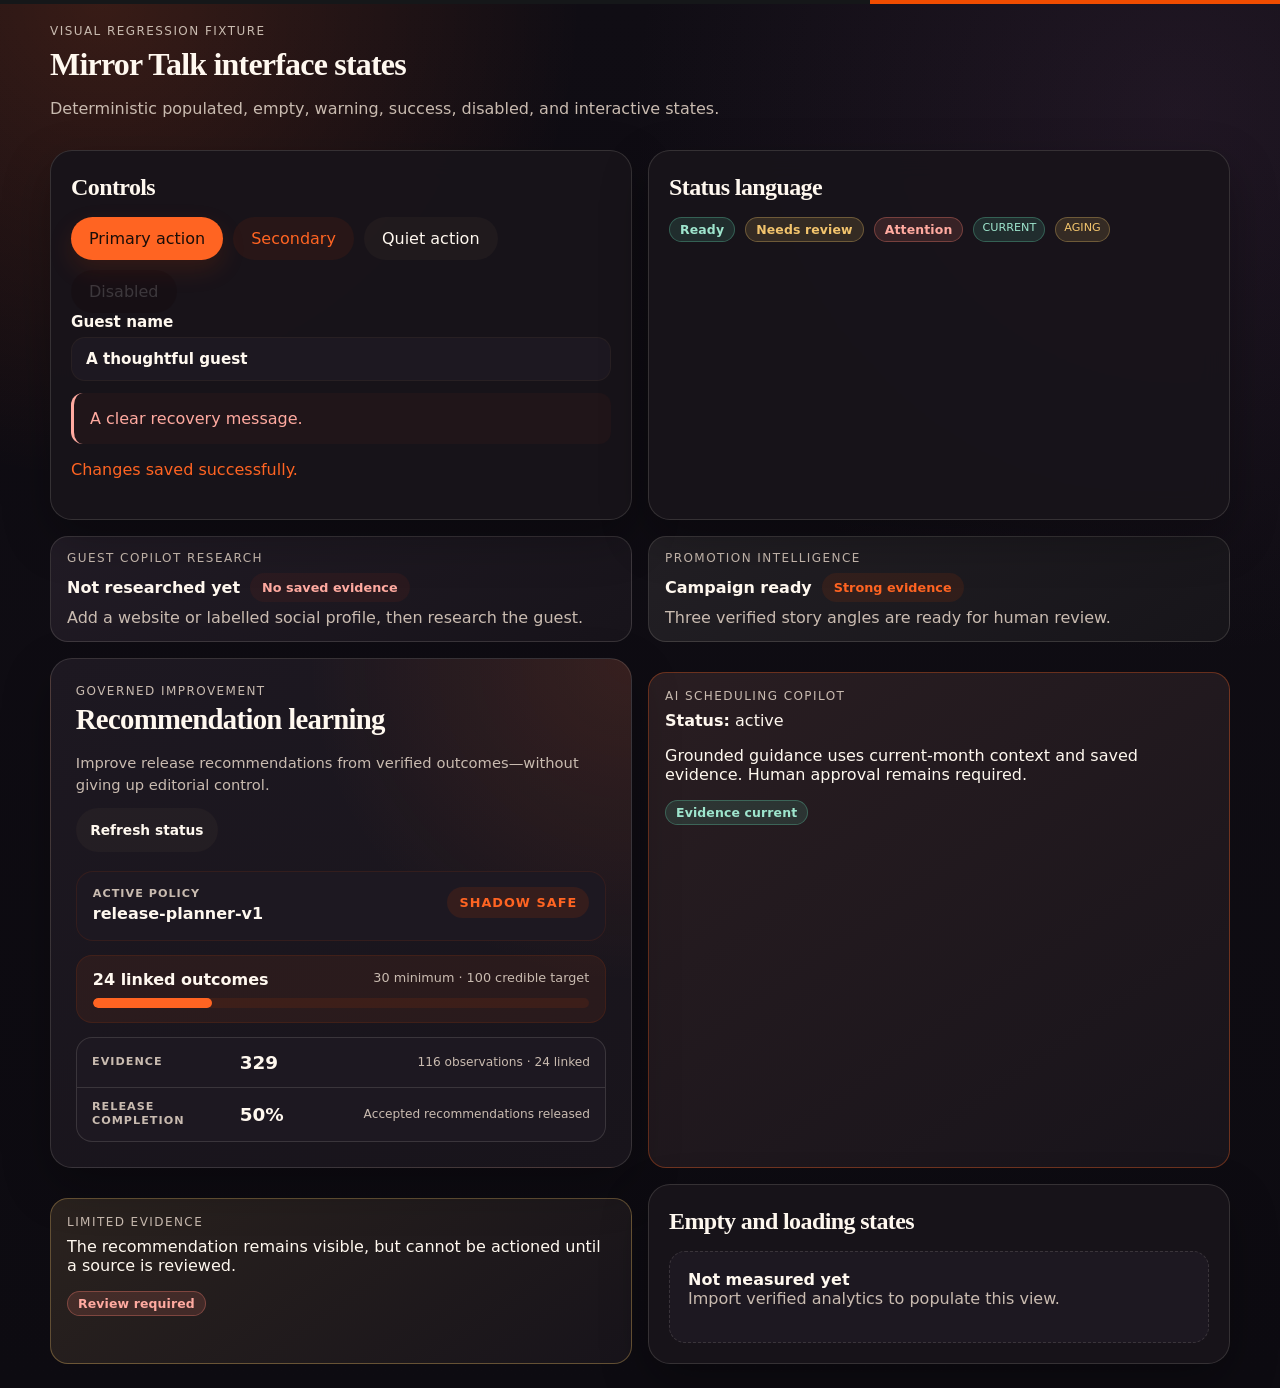
==== commit 645af301: "Add visual fixtures for booking and intake states - Created `booking_states.html` to represent the b" ====
--- a/tests/visual_fixtures/interface_states.html
+++ b/tests/visual_fixtures/interface_states.html
@@ -24,7 +24,7 @@
     <article class="panel"><h2>Status language</h2><div class="fixture-actions"><span class="status-chip success">Ready</span><span class="status-chip pending">Needs review</span><span class="status-chip warning">Attention</span><span class="freshness current">Current</span><span class="freshness stale">Aging</span></div></article>
     <article class="guest-ai-card"><p class="eyebrow">Guest Copilot Research</p><div class="guest-ai-title-row"><strong>Not researched yet</strong><span class="guest-ai-badge warning">No saved evidence</span></div><p class="guest-ai-copy">Add a website or labelled social profile, then research the guest.</p></article>
     <article class="guest-ai-card guest-promotion-card"><p class="eyebrow">Promotion intelligence</p><div class="guest-ai-title-row"><strong>Campaign ready</strong><span class="guest-ai-badge good">Strong evidence</span></div><p class="guest-ai-copy">Three verified story angles are ready for human review.</p></article>
-    <section class="learning-status-shell"><div class="learning-policy-strip"><div><span class="learning-card-label">Active policy</span><strong>release-planner-v1</strong></div><span class="status-pill accepted">Shadow safe</span></div><div class="learning-progress"><div><strong>24 linked outcomes</strong><span>30 minimum · 100 credible target</span></div><div class="learning-progress-track"><span style="width:24%"></span></div></div><div class="learning-metric-grid"><article class="learning-metric-card"><span class="learning-card-label">Evidence</span><strong>329</strong><small>116 observations · 24 linked</small></article><article class="learning-metric-card"><span class="learning-card-label">Release completion</span><strong>50%</strong><small>Accepted recommendations released</small></article></div></section>
+    <section class="operations-tool learning-console"><div class="learning-console-header"><div class="learning-console-heading"><p class="eyebrow">Governed improvement</p><h2>Recommendation learning</h2><p>Improve release recommendations from verified outcomes—without giving up editorial control.</p></div><button class="ghost-button learning-refresh-button">Refresh status</button></div><div class="learning-status-shell"><div class="learning-policy-strip"><div><span class="learning-card-label">Active policy</span><strong>release-planner-v1</strong></div><span class="status-pill accepted">Shadow safe</span></div><div class="learning-progress"><div><strong>24 linked outcomes</strong><span>30 minimum · 100 credible target</span></div><div class="learning-progress-track"><span style="width:24%"></span></div></div><div class="learning-metric-grid"><article class="learning-metric-card"><span class="learning-card-label">Evidence</span><strong>329</strong><small>116 observations · 24 linked</small></article><article class="learning-metric-card"><span class="learning-card-label">Release completion</span><strong>50%</strong><small>Accepted recommendations released</small></article></div></div></section>
     <article class="operations-preview ai-copilot-status success"><p class="eyebrow">AI scheduling copilot</p><p><strong>Status:</strong> active</p><p>Grounded guidance uses current-month context and saved evidence. Human approval remains required.</p><span class="status-chip success">Evidence current</span></article>
     <article class="operations-preview ai-copilot-status warning"><p class="eyebrow">Limited evidence</p><p>The recommendation remains visible, but cannot be actioned until a source is reviewed.</p><span class="status-chip warning">Review required</span></article>
     <article class="panel"><h2>Empty and loading states</h2><div class="insights-empty"><strong>Not measured yet</strong><p>Import verified analytics to populate this view.</p></div><div class="skeleton-card" aria-label="Loading example"><span></span><span></span><span></span></div></article>
--- a/src/guest_database_manager/static/styles.css
+++ b/src/guest_database_manager/static/styles.css
@@ -153,7 +153,7 @@
 }
 
 .dashboard-link:hover {
-  color: #fff;
+  color: var(--color-brand-ink);
   border-color: var(--accent);
   background: var(--accent);
   transform: translateY(-1px);
@@ -242,7 +242,7 @@
 
 .social-chip.ambiguous {
   background: rgba(188, 129, 31, 0.12);
-  color: #8a5a00;
+  color: var(--color-warning);
 }
 
 .hidden {
@@ -316,7 +316,7 @@
 
 .insight-stat.skipped {
   background: rgba(188, 129, 31, 0.12);
-  color: #8a5a00;
+  color: var(--color-warning);
 }
 
 .insight-stat.neutral {
@@ -432,7 +432,7 @@
 
 .premium-badge.warm {
   background: rgba(188, 129, 31, 0.12);
-  color: #8a5a00;
+  color: var(--color-warning);
 }
 
 .main-grid {
@@ -554,7 +554,7 @@
 
 .workspace-tab.active {
   background: var(--accent);
-  color: #fff;
+  color: var(--color-brand-ink);
 }
 
 .workspace-panel {
@@ -614,7 +614,7 @@
 
 .preset-chip.active {
   background: var(--accent);
-  color: #fff;
+  color: var(--color-brand-ink);
 }
 
 .preset-chip.warning-chip {
@@ -625,7 +625,7 @@
 
 .preset-chip.warning-chip.active {
   background: var(--danger);
-  color: #fff;
+  color: var(--color-brand-ink);
 }
 
 .filter-field {
@@ -684,7 +684,7 @@
 .pitch-variant.is-selected,
 .final-pitch-preview {
   border-color: var(--accent-color, #7257d9);
-  background: color-mix(in srgb, var(--accent-color, #7257d9) 6%, white);
+  background: color-mix(in srgb, var(--accent-color, #7257d9) 14%, var(--color-surface-raised));
 }
 
 .pitch-editor textarea,
@@ -732,7 +732,7 @@
   font-size: 0.8rem;
 }
 
-.source-status.completed { background: #dff3e8; color: #175b3b; }
+.source-status.completed { background: var(--color-success-soft); color: var(--color-success); }
 .source-status.failed { background: var(--color-danger-soft); color: var(--color-danger); }
 .source-status.empty,
 .source-status.skipped { background: rgba(255,255,255,.08); color: var(--color-text-muted); }
@@ -1364,7 +1364,7 @@
 
 .status-pill.skipped {
   background: rgba(188, 129, 31, 0.16);
-  color: #8a5a00;
+  color: var(--color-warning);
 }
 
 .message {
@@ -1636,7 +1636,7 @@
 
 .status-badge.warning {
   background: rgba(188, 129, 31, 0.16);
-  color: #8a5a00;
+  color: var(--color-warning);
 }
 
 .status-badge.error {
@@ -1781,7 +1781,7 @@
 
 .action-queue-counts .urgent {
   background: rgba(153, 62, 51, 0.1);
-  color: #873b32;
+  color: var(--color-danger);
 }
 
 .action-queue-controls {
@@ -1837,8 +1837,8 @@
   text-transform: uppercase;
 }
 
-.action-domain.guest { background: rgba(100, 79, 153, 0.1); color: #574283; }
-.action-domain.interview { background: rgba(34, 113, 154, 0.1); color: #276c90; }
+.action-domain.guest { background: rgba(164, 139, 225, 0.14); color: #d4c3ff; }
+.action-domain.interview { background: rgba(99, 183, 224, 0.14); color: #a9def8; }
 .action-domain.episode { background: rgba(196, 61, 0, 0.1); color: var(--accent); }
 
 .action-queue-item h3 {
@@ -2361,7 +2361,7 @@
 .command-actions { grid-column: 3; grid-row: 1 / span 2; display: flex; flex-direction: column; gap: 0.3rem; }
 .command-actions a { color: var(--accent); font-style: normal; font-weight: 700; }
 .command-kind { grid-row: 1 / span 2; align-self: center; padding: 0.25rem 0.45rem; border-radius: 999px; background: var(--color-surface-interactive); font-size: 0.72rem; text-transform: uppercase; }
-.command-empty { padding: 1rem; color: #786858; }
+.command-empty { padding: 1rem; color: var(--color-text-muted); }
 .recent-results { margin-top: 1rem; }
 .recent-results a { display: inline-block; margin: 0 0.5rem 0.4rem 0; color: var(--accent); }
 .briefing-switch, .briefing-counts { display: flex; flex-wrap: wrap; gap: 0.5rem; margin: 0.8rem 0; }
--- a/src/guest_database_manager/static/operations.css
+++ b/src/guest_database_manager/static/operations.css
@@ -645,7 +645,7 @@
 
 .modal-actions .primary-button {
   background: var(--accent);
-  color: white;
+  color: var(--color-brand-ink);
 }
 
 .modal-actions .primary-button:hover {
@@ -1154,7 +1154,7 @@
 
 .danger-button {
   border-color: rgba(139, 52, 52, 0.36);
-  color: #7f2f2f;
+  color: var(--color-danger);
 }
 
 .rejected-recommendations-panel {
@@ -1263,8 +1263,10 @@
   container-type: inline-size;
   padding: clamp(1.1rem, 2.2vw, 1.55rem);
   background:
-    radial-gradient(circle at 100% 0, rgba(196, 61, 0, 0.09), transparent 42%),
-    linear-gradient(155deg, rgba(255, 253, 249, 0.99), rgba(248, 243, 234, 0.96));
+    radial-gradient(circle at 100% 0, rgba(255, 100, 34, 0.12), transparent 42%),
+    linear-gradient(155deg, var(--color-surface-raised), var(--color-surface));
+  color: var(--color-text);
+  border-color: var(--color-border);
   overflow: visible;
 }
 
@@ -2084,7 +2086,7 @@
   padding: 0.9rem;
   border: 1px solid rgba(73, 55, 40, 0.14);
   border-radius: 16px;
-  background: var(--surface, #fffdf9);
+  background: var(--surface, #1d1821);
 }
 
 .comparison-card h4,
@@ -2103,7 +2105,7 @@
   padding: 0.2rem 0.45rem;
   border-radius: 999px;
   background: var(--accent);
-  color: white;
+  color: var(--color-brand-ink);
   font-size: 0.72rem;
   font-weight: 800;
 }
--- a/src/guest_database_manager/static/insights.css
+++ b/src/guest_database_manager/static/insights.css
@@ -10,9 +10,9 @@
 .insights-quality{display:grid;grid-template-columns:1.2fr 1fr auto;gap:24px;align-items:center;border-left:5px solid var(--accent)}
 .insights-quality p{margin:.35rem 0 0;color:var(--muted)}
 .coverage-pill{display:inline-flex;margin-right:10px;padding:5px 10px;border-radius:999px;background:#efe8d8;text-transform:uppercase;font-size:.7rem;font-weight:800;letter-spacing:.06em}
-.coverage-pill.covered{background:#dff2ea;color:#145a4a}
-.coverage-pill.partial{background:#dff2ea;color:#145a4a}
-.coverage-pill.public_only{background:#e2edf8;color:#245273}
+.coverage-pill.covered{background:var(--color-success-soft);color:var(--color-success)}
+.coverage-pill.partial{background:var(--color-success-soft);color:var(--color-success)}
+.coverage-pill.public_only{background:var(--color-surface-interactive);color:var(--color-text)}
 .coverage-pill.no_data{background:var(--color-danger-soft);color:var(--color-danger)}
 .insights-summary{display:grid;grid-template-columns:repeat(3,minmax(0,1fr));gap:14px}
 .summary-card{display:grid;gap:7px;min-height:132px;padding:18px;border:1px solid var(--border);border-radius:20px;background:linear-gradient(145deg,var(--color-surface-raised),var(--color-surface));box-shadow:var(--shadow)}
@@ -85,7 +85,7 @@
 .trend-head{color:var(--muted);font-size:.75rem;text-transform:uppercase;font-weight:800}
 .trend-controls{display:flex;justify-content:flex-end;gap:6px;margin-bottom:14px}
 .trend-controls button{min-height:38px;padding:7px 12px;border:1px solid var(--border);border-radius:999px;background:transparent;color:var(--muted);font:inherit;font-size:.78rem;font-weight:800;cursor:pointer}
-.trend-controls button.active{border-color:var(--accent);background:var(--accent);color:white}
+.trend-controls button.active{border-color:var(--accent);background:var(--accent);color:var(--color-brand-ink)}
 .monthly-trend-grid{display:grid;grid-template-columns:repeat(2,minmax(0,1fr));gap:16px}
 .trend-card{min-width:0;padding:18px;border:1px solid var(--border);border-radius:18px;background:var(--color-surface-raised)}
 .trend-card-heading{display:flex;justify-content:space-between;gap:16px;align-items:start}
@@ -118,7 +118,7 @@
 .source-row p{margin:.35rem 0 0;font-size:.78rem}
 .source-import-link{display:inline-flex;margin-top:.55rem;color:var(--accent);font-size:.78rem;font-weight:800}
 .source-status{padding:3px 8px;border-radius:999px;background:#efe8d8;font-size:.68rem;font-weight:800;text-transform:uppercase}
-.source-status.available,.source-status.data_present,.source-status.connected{background:#dff2ea;color:#145a4a}
+.source-status.available,.source-status.data_present,.source-status.connected{background:var(--color-success-soft);color:var(--color-success)}
 .source-status.unavailable{background:var(--color-danger-soft);color:var(--color-danger)}
 .source-status.provider_access_required{background:var(--color-warning-soft);color:var(--color-warning)}
 .analytics-connections{display:grid;grid-template-columns:1fr;gap:16px}
@@ -130,7 +130,7 @@
 .connection-actions{display:flex;flex-wrap:wrap;gap:10px}
 .connection-actions button{min-height:44px}
 .connection-status{padding:4px 9px;border-radius:999px;background:#efe8d8;font-size:.7rem;font-weight:800;text-transform:uppercase}
-.connection-status.connected{background:#dff2ea;color:#145a4a}
+.connection-status.connected{background:var(--color-success-soft);color:var(--color-success)}
 .connection-status.error,.connection-status.revoked{background:var(--color-danger-soft);color:var(--color-danger)}
 .connection-status.disconnected{background:rgba(255,255,255,.08);color:var(--muted)}
 .trend-controls button.active{color:#1a0d08}
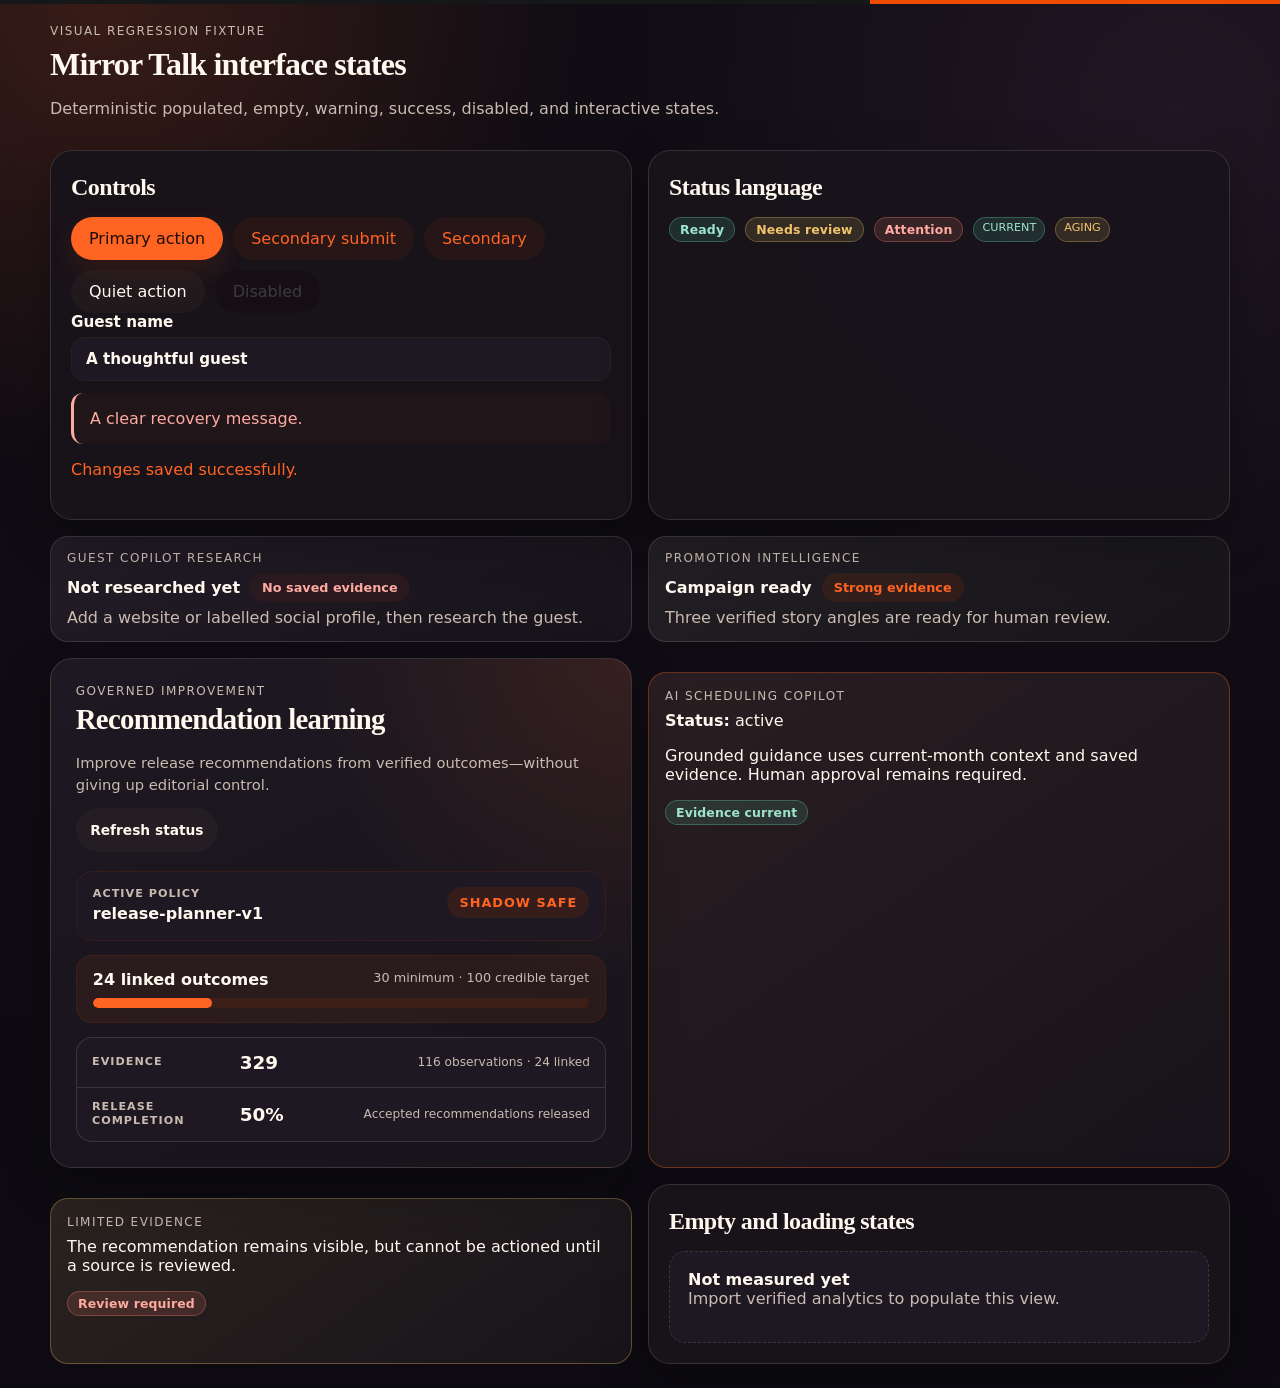
==== commit 0e382be2: "chore: Update stylesheets to version 20261018.2 and enhance button accessibility in visual fixtures" ====
--- a/tests/visual_fixtures/interface_states.html
+++ b/tests/visual_fixtures/interface_states.html
@@ -20,7 +20,7 @@
 <main class="fixture">
   <header><p class="eyebrow">Visual regression fixture</p><h1>Mirror Talk interface states</h1><p class="guest-summary">Deterministic populated, empty, warning, success, disabled, and interactive states.</p></header>
   <section class="fixture-grid">
-    <article class="panel"><h2>Controls</h2><div class="fixture-actions"><button class="primary-button">Primary action</button><button class="secondary-button">Secondary</button><button class="ghost-button">Quiet action</button><button disabled>Disabled</button></div><label>Guest name<input value="A thoughtful guest"></label><p class="message error">A clear recovery message.</p><p class="message success">Changes saved successfully.</p></article>
+    <article class="panel"><h2>Controls</h2><div class="fixture-actions"><button class="primary-button">Primary action</button><button type="submit" class="secondary-button">Secondary submit</button><button class="secondary-button">Secondary</button><button class="ghost-button">Quiet action</button><button disabled>Disabled</button></div><label>Guest name<input value="A thoughtful guest"></label><p class="message error">A clear recovery message.</p><p class="message success">Changes saved successfully.</p></article>
     <article class="panel"><h2>Status language</h2><div class="fixture-actions"><span class="status-chip success">Ready</span><span class="status-chip pending">Needs review</span><span class="status-chip warning">Attention</span><span class="freshness current">Current</span><span class="freshness stale">Aging</span></div></article>
     <article class="guest-ai-card"><p class="eyebrow">Guest Copilot Research</p><div class="guest-ai-title-row"><strong>Not researched yet</strong><span class="guest-ai-badge warning">No saved evidence</span></div><p class="guest-ai-copy">Add a website or labelled social profile, then research the guest.</p></article>
     <article class="guest-ai-card guest-promotion-card"><p class="eyebrow">Promotion intelligence</p><div class="guest-ai-title-row"><strong>Campaign ready</strong><span class="guest-ai-badge good">Strong evidence</span></div><p class="guest-ai-copy">Three verified story angles are ready for human review.</p></article>
--- a/src/guest_database_manager/static/styles.css
+++ b/src/guest_database_manager/static/styles.css
@@ -171,13 +171,14 @@
 }
 
 .primary-button,
-button[type="submit"] {
+button[type="submit"]:not(.secondary-button):not(.ghost-button):not(.danger-button) {
   background: var(--accent);
+  color: var(--color-brand-ink);
   box-shadow: 0 10px 24px rgba(196, 61, 0, 0.16);
 }
 
 .primary-button:hover:not(:disabled),
-button[type="submit"]:hover:not(:disabled) {
+button[type="submit"]:not(.secondary-button):not(.ghost-button):not(.danger-button):hover:not(:disabled) {
   background: var(--accent-hover);
   box-shadow: 0 14px 30px rgba(196, 61, 0, 0.22);
   transform: translateY(-1px);
